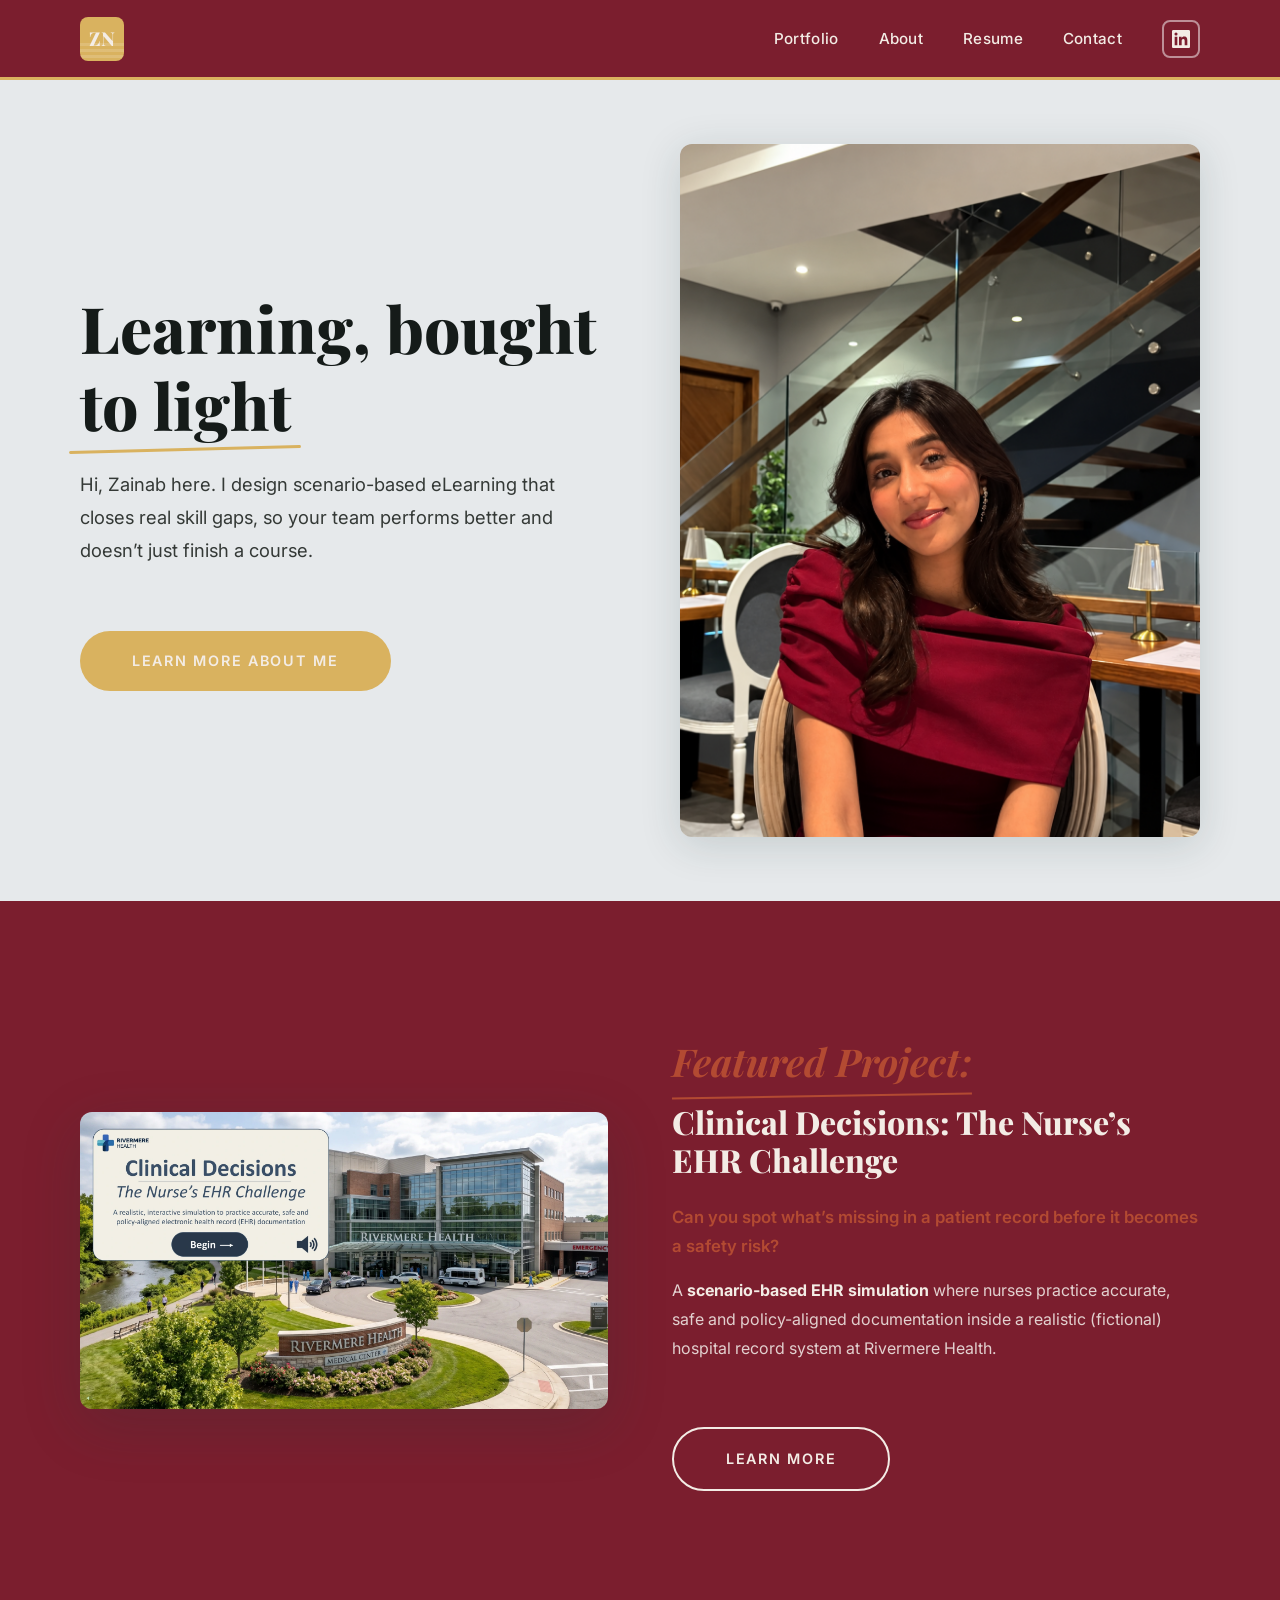
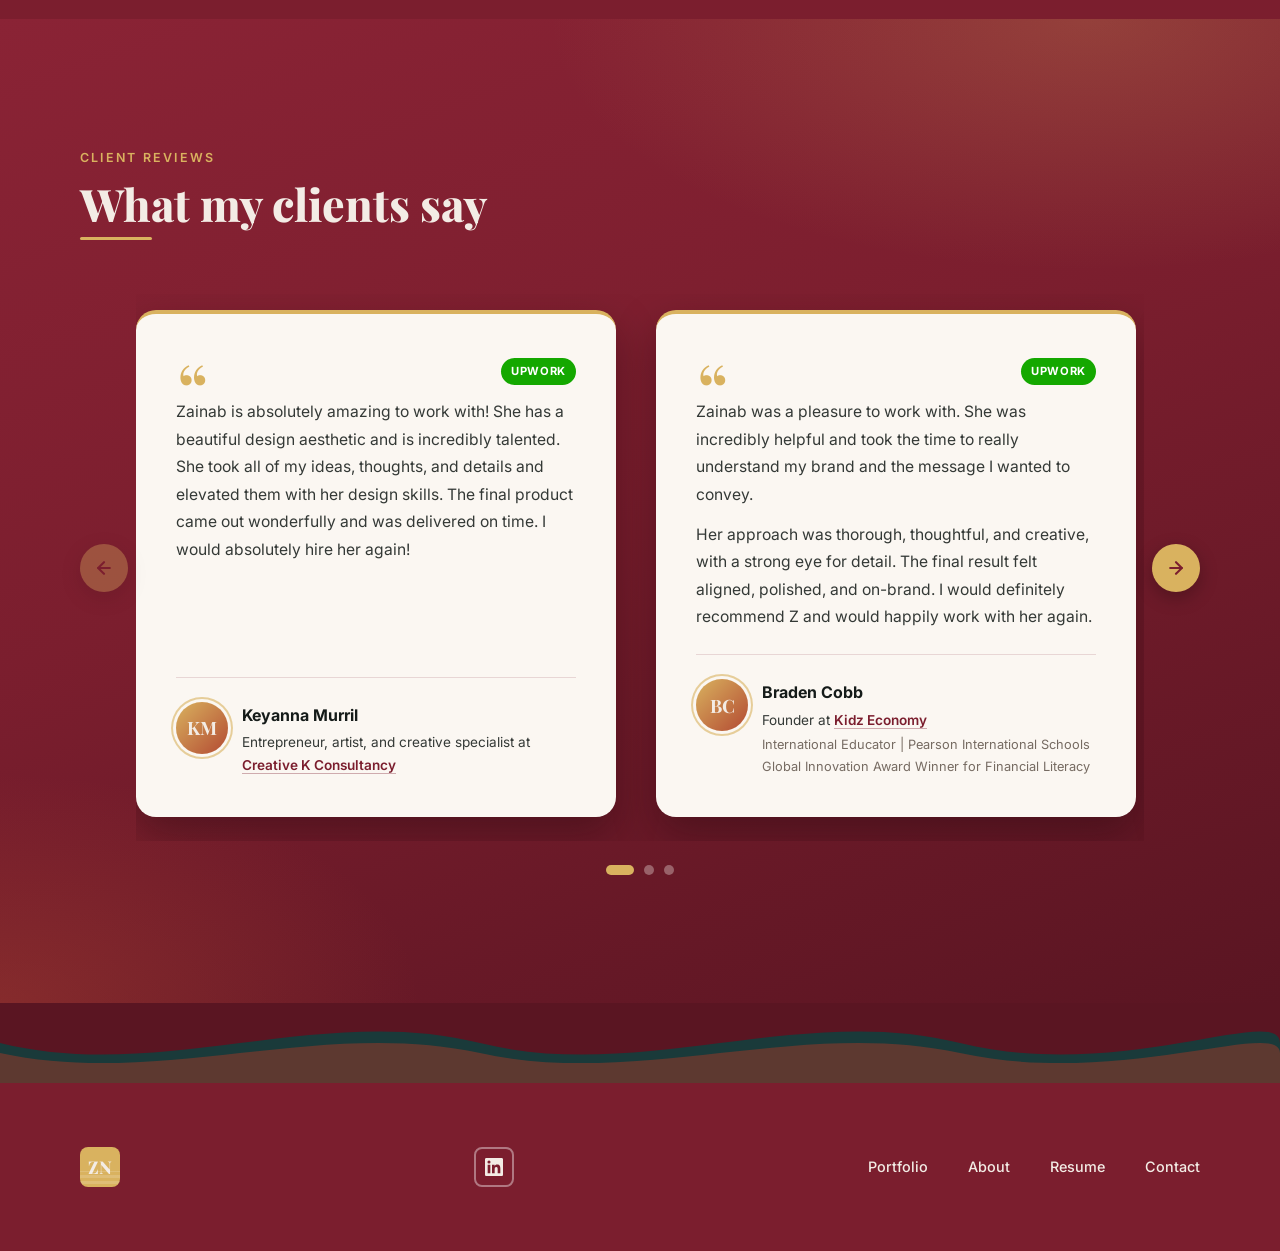
==== index.html @ 785d1985 "Redesign client reviews and add four Upwork reviews - Burgundy section with cream cards, gold accent" ====
<!DOCTYPE html>
<html lang="en">
<head>
  <meta charset="UTF-8" />
  <meta name="viewport" content="width=device-width, initial-scale=1.0" />
  <title>Portfolio | Instructional Designer</title>
  <meta name="description" content="Instructional Designer portfolio — creating impactful learning experiences from blueprint to build." />
  <meta property="og:title" content="Portfolio | Instructional Designer" />
  <meta property="og:description" content="Instructional Designer portfolio — creating impactful learning experiences from blueprint to build." />
  <meta property="og:type" content="website" />
  <link rel="stylesheet" href="index.css" />
</head>
<body data-page="home">

  <!-- ═══ NAVBAR ═══ -->
  <nav class="navbar" id="navbar" role="navigation" aria-label="Main navigation">
    <div class="container">
      <a href="index.html" class="navbar-logo" aria-label="Home">
        <div class="logo-icon"><span class="logo-initials">YN</span></div>
      </a>
      <div class="navbar-nav" id="navbar-nav">
        <a href="portfolio.html">Portfolio</a>
        <a href="about.html">About</a>
        <a href="resume.html">Resume</a>
        <a href="contact.html">Contact</a>
        <a href="#" class="nav-social social-linkedin" target="_blank" rel="noopener noreferrer" aria-label="LinkedIn">
          <svg viewBox="0 0 24 24"><path d="M20.447 20.452h-3.554v-5.569c0-1.328-.027-3.037-1.852-3.037-1.853 0-2.136 1.445-2.136 2.939v5.667H9.351V9h3.414v1.561h.046c.477-.9 1.637-1.85 3.37-1.85 3.601 0 4.267 2.37 4.267 5.455v6.286zM5.337 7.433a2.062 2.062 0 01-2.063-2.065 2.064 2.064 0 112.063 2.065zm1.782 13.019H3.555V9h3.564v11.452zM22.225 0H1.771C.792 0 0 .774 0 1.729v20.542C0 23.227.792 24 1.771 24h20.451C23.2 24 24 23.227 24 22.271V1.729C24 .774 23.2 0 22.222 0h.003z"/></svg>
        </a>
      </div>
      <button class="menu-toggle" id="menu-toggle" aria-label="Toggle mobile menu" aria-expanded="false">
        <span></span><span></span><span></span>
      </button>
    </div>
  </nav>

  <!-- ═══ HERO SECTION ═══ -->
  <section class="hero" id="hero">
    <div class="container">
      <div class="hero-content">
        <h1 class="hero-heading" id="hero-heading">
          <span class="underline-accent">Hi, I'm Your Name!</span>
        </h1>
        <p class="hero-tagline" id="hero-tagline">
          I transform <strong>ideas into action</strong> by creating impactful learning experiences from <strong>blueprint to build</strong>.
        </p>
        <a href="about.html" class="btn btn-primary btn-large">Learn More About Me</a>
      </div>
      <div class="hero-image-wrapper" id="hero-image-container">
        <!-- Image loaded dynamically from site-config.json -->
      </div>
    </div>
  </section>

  <!-- ═══ FEATURED PROJECT ═══ -->
  <section class="featured-section" id="featured-section">
    <div class="container">
      <div class="featured-image-wrapper" id="featured-image">
        <!-- Image loaded dynamically -->
      </div>
      <div class="featured-content">
        <div class="featured-label">Featured Project:</div>
        <h2 class="featured-title" id="featured-title">Project Title</h2>
        <p class="featured-subtitle" id="featured-subtitle">Project subtitle goes here</p>
        <p class="featured-description" id="featured-description">Project description goes here.</p>
        <a href="project.html" class="btn btn-outline btn-large" id="featured-link">Learn More</a>
      </div>
    </div>
  </section>

  <!-- ═══ TESTIMONIALS ═══ -->
  <section class="testimonials-section" id="testimonials">
    <div class="container">
      <div class="testimonials-header">
        <span class="testimonials-eyebrow">Client reviews</span>
        <h2 class="testimonials-heading">What my clients say</h2>
      </div>
      <div class="testimonials-wrapper">
        <button class="testimonial-nav prev" aria-label="Previous testimonial">
          <svg viewBox="0 0 24 24" fill="none" stroke="currentColor" stroke-width="2.5" stroke-linecap="round" stroke-linejoin="round"><line x1="19" y1="12" x2="5" y2="12"/><polyline points="12 19 5 12 12 5"/></svg>
        </button>
        <div class="testimonials-track" id="testimonials-track">
          <!-- Loaded dynamically from testimonials.json -->
        </div>
        <button class="testimonial-nav next" aria-label="Next testimonial">
          <svg viewBox="0 0 24 24" fill="none" stroke="currentColor" stroke-width="2.5" stroke-linecap="round" stroke-linejoin="round"><line x1="5" y1="12" x2="19" y2="12"/><polyline points="12 5 19 12 12 19"/></svg>
        </button>
      </div>
      <div class="testimonials-dots" id="testimonials-dots" aria-label="Choose a review"></div>
    </div>
  </section>

  <!-- ═══ FOOTER WAVE DIVIDER ═══ -->
  <div class="footer-wave">
    <svg viewBox="0 0 1440 80" preserveAspectRatio="none">
      <path d="M0,40 C180,80 360,0 540,40 C720,80 900,0 1080,40 C1260,80 1440,0 1440,40 L1440,80 L0,80 Z" fill="#1a3a3a"/>
      <path d="M0,50 C180,85 360,15 540,50 C720,85 900,15 1080,50 C1260,85 1440,15 1440,50 L1440,80 L0,80 Z" fill="#8b3a2a" opacity="0.6"/>
    </svg>
  </div>

  <!-- ═══ FOOTER ═══ -->
  <footer class="footer" id="footer">
    <div class="container">
      <a href="index.html" class="footer-logo" aria-label="Home">
        <div class="logo-icon"><span class="logo-initials">YN</span></div>
      </a>
      <div class="footer-social">
        <a href="#" class="social-linkedin" target="_blank" rel="noopener noreferrer" aria-label="LinkedIn">
          <svg viewBox="0 0 24 24"><path d="M20.447 20.452h-3.554v-5.569c0-1.328-.027-3.037-1.852-3.037-1.853 0-2.136 1.445-2.136 2.939v5.667H9.351V9h3.414v1.561h.046c.477-.9 1.637-1.85 3.37-1.85 3.601 0 4.267 2.37 4.267 5.455v6.286zM5.337 7.433a2.062 2.062 0 01-2.063-2.065 2.064 2.064 0 112.063 2.065zm1.782 13.019H3.555V9h3.564v11.452zM22.225 0H1.771C.792 0 0 .774 0 1.729v20.542C0 23.227.792 24 1.771 24h20.451C23.2 24 24 23.227 24 22.271V1.729C24 .774 23.2 0 22.222 0h.003z"/></svg>
        </a>
      </div>
      <nav class="footer-nav" aria-label="Footer navigation">
        <a href="portfolio.html">Portfolio</a>
        <a href="about.html">About</a>
        <a href="resume.html">Resume</a>
        <a href="contact.html">Contact</a>
      </nav>
    </div>
  </footer>

  <script src="app.js"></script>
</body>
</html>
---- index.css ----
/* ===================================================================
   PORTFOLIO WEBSITE — Design System & Styles
   Matching Maggie Teper / Devlin Peck Showcase aesthetic
   =================================================================== */

/* ---------- Google Fonts ---------- */
@import url('https://fonts.googleapis.com/css2?family=Playfair+Display:ital,wght@0,400;0,500;0,600;0,700;0,800;0,900;1,400;1,700&family=Inter:wght@300;400;500;600;700&display=swap');

/* ---------- CSS Custom Properties (Design Tokens) ---------- */
:root {
  /* Color palette */
  --color-primary:       #7B1E2E;
  --color-primary-dark:  #7B1E2E;
  --color-accent:        #D9B25F;
  --color-accent-hover:  #D9B25F;
  --color-accent-light:  #B34A32;
  --color-bg-light:      #E6E9EB;
  --color-bg-muted:      #E6E9EB;
  --color-bg-card:       #3E4651;
  --color-text-dark:     #151B19;
  --color-text-body:     #343936;
  --color-text-light:    #F3ECE5;
  --color-text-muted:    #766B62;
  --color-border:        rgba(139, 58, 42, 0.3);

  /* Typography */
  --font-heading: 'Playfair Display', Georgia, 'Times New Roman', serif;
  --font-body:    'Inter', -apple-system, BlinkMacSystemFont, 'Segoe UI', sans-serif;

  /* Spacing */
  --space-xs:  0.5rem;
  --space-sm:  1rem;
  --space-md:  1.5rem;
  --space-lg:  2.5rem;
  --space-xl:  4rem;
  --space-2xl: 6rem;
  --space-3xl: 8rem;

  /* Layout */
  --max-width:   1200px;
  --nav-height:  80px;

  /* Transitions */
  --transition-fast:   0.2s ease;
  --transition-medium: 0.35s cubic-bezier(0.4, 0, 0.2, 1);
  --transition-slow:   0.6s cubic-bezier(0.4, 0, 0.2, 1);

  /* Shadows */
  --shadow-sm:  0 2px 8px rgba(26, 58, 58, 0.08);
  --shadow-md:  0 4px 20px rgba(26, 58, 58, 0.12);
  --shadow-lg:  0 8px 40px rgba(26, 58, 58, 0.16);
  --shadow-xl:  0 16px 60px rgba(26, 58, 58, 0.2);

  /* Radius */
  --radius-sm:  8px;
  --radius-md:  12px;
  --radius-lg:  20px;
  --radius-xl:  30px;
  --radius-pill: 50px;
}


/* ---------- Reset & Base ---------- */
*,
*::before,
*::after {
  margin: 0;
  padding: 0;
  box-sizing: border-box;
}

html {
  scroll-behavior: smooth;
  font-size: 16px;
}

body {
  font-family: var(--font-body);
  color: var(--color-text-body);
  background-color: var(--color-bg-light);
  line-height: 1.7;
  -webkit-font-smoothing: antialiased;
  -moz-osx-font-smoothing: grayscale;
  overflow-x: hidden;
}

img {
  max-width: 100%;
  height: auto;
  display: block;
}

a {
  text-decoration: none;
  color: inherit;
  transition: color var(--transition-fast);
}

button {
  cursor: pointer;
  border: none;
  background: none;
  font-family: inherit;
}

ul, ol {
  list-style: none;
}

h1, h2, h3, h4, h5, h6 {
  font-family: var(--font-heading);
  color: var(--color-text-dark);
  line-height: 1.2;
  font-weight: 700;
}


/* ---------- Utility Classes ---------- */
.container {
  width: 100%;
  max-width: var(--max-width);
  margin: 0 auto;
  padding: 0 var(--space-lg);
}

.sr-only {
  position: absolute;
  width: 1px;
  height: 1px;
  padding: 0;
  margin: -1px;
  overflow: hidden;
  clip: rect(0, 0, 0, 0);
  white-space: nowrap;
  border: 0;
}

.section-padding {
  padding: var(--space-3xl) 0;
}


/* ===================================================================
   NAVBAR
   =================================================================== */
.navbar {
  position: fixed;
  top: 0;
  left: 0;
  right: 0;
  height: var(--nav-height);
  background: var(--color-primary);
  z-index: 1000;
  border-bottom: 3px solid var(--color-accent);
  transition: box-shadow var(--transition-medium);
}

.navbar.scrolled {
  box-shadow: var(--shadow-lg);
}

.navbar .container {
  display: flex;
  align-items: center;
  justify-content: space-between;
  height: 100%;
}

.navbar-logo {
  display: flex;
  align-items: center;
  gap: var(--space-xs);
  color: var(--color-text-light);
  font-family: var(--font-heading);
  font-size: 1.6rem;
  font-weight: 700;
  transition: opacity var(--transition-fast);
}

.navbar-logo:hover {
  opacity: 0.85;
}

.navbar-logo .logo-icon {
  width: 44px;
  height: 44px;
  background: var(--color-accent);
  border-radius: var(--radius-sm);
  display: flex;
  align-items: center;
  justify-content: center;
  font-size: 1.2rem;
  font-weight: 800;
  color: var(--color-text-light);
  position: relative;
  overflow: hidden;
}

.navbar-logo .logo-icon::before {
  content: '';
  position: absolute;
  bottom: 0;
  left: 0;
  right: 0;
  height: 40%;
  background: repeating-linear-gradient(
    0deg,
    transparent,
    transparent 3px,
    rgba(255,255,255,0.15) 3px,
    rgba(255,255,255,0.15) 6px
  );
}

.navbar-nav {
  display: flex;
  align-items: center;
  gap: var(--space-lg);
}

.navbar-nav a {
  color: var(--color-text-light);
  font-size: 0.95rem;
  font-weight: 500;
  letter-spacing: 0.02em;
  position: relative;
  padding: 4px 0;
}

.navbar-nav a::after {
  content: '';
  position: absolute;
  bottom: 0;
  left: 0;
  width: 0;
  height: 2px;
  background: var(--color-accent-light);
  transition: width var(--transition-medium);
}

.navbar-nav a:hover::after,
.navbar-nav a.active::after {
  width: 100%;
}

.navbar-nav .nav-social {
  width: 38px;
  height: 38px;
  border: 2px solid rgba(255, 255, 255, 0.5);
  border-radius: var(--radius-sm);
  display: flex;
  align-items: center;
  justify-content: center;
  transition: all var(--transition-fast);
}

.navbar-nav .nav-social:hover {
  border-color: var(--color-text-light);
  background: rgba(255, 255, 255, 0.1);
}

.navbar-nav .nav-social::after {
  display: none;
}

.navbar-nav .nav-social svg {
  width: 18px;
  height: 18px;
  fill: var(--color-text-light);
}

/* Mobile menu toggle */
.menu-toggle {
  display: none;
  flex-direction: column;
  gap: 5px;
  padding: 8px;
  cursor: pointer;
  z-index: 1001;
}

.menu-toggle span {
  display: block;
  width: 26px;
  height: 2px;
  background: var(--color-text-light);
  border-radius: 2px;
  transition: all var(--transition-fast);
}

.menu-toggle.active span:nth-child(1) {
  transform: rotate(45deg) translate(5px, 5px);
}

.menu-toggle.active span:nth-child(2) {
  opacity: 0;
}

.menu-toggle.active span:nth-child(3) {
  transform: rotate(-45deg) translate(5px, -5px);
}


/* ===================================================================
   HERO SECTION
   =================================================================== */
.hero {
  margin-top: var(--nav-height);
  min-height: calc(100vh - var(--nav-height));
  background: var(--color-bg-light);
  display: flex;
  align-items: center;
  position: relative;
  overflow: hidden;
}

.hero .container {
  display: grid;
  grid-template-columns: 1fr 1fr;
  gap: var(--space-xl);
  align-items: center;
  padding-top: var(--space-xl);
  padding-bottom: var(--space-xl);
}

.hero-content {
  animation: fadeInUp 0.8s ease forwards;
}

.hero-heading {
  font-size: clamp(2.8rem, 5vw, 4.2rem);
  font-weight: 800;
  color: var(--color-text-dark);
  margin-bottom: var(--space-md);
  position: relative;
  display: inline-block;
}

.hero-heading .underline-accent {
  position: relative;
}

.hero-heading .underline-accent::after {
  content: '';
  position: absolute;
  bottom: -4px;
  left: -5%;
  width: 110%;
  height: 3px;
  background: var(--color-accent);
  border-radius: 2px;
  transform: rotate(-1.5deg);
}

.hero-tagline {
  font-size: 1.15rem;
  line-height: 1.8;
  color: var(--color-text-body);
  margin-bottom: var(--space-xl);
  max-width: 500px;
}

.hero-tagline strong {
  color: var(--color-text-dark);
  font-weight: 700;
}

.hero-image-wrapper {
  position: relative;
  animation: fadeInRight 0.8s ease 0.2s forwards;
  opacity: 0;
}

.hero-image {
  width: 100%;
  max-width: 520px;
  height: auto;
  aspect-ratio: 3/4;
  object-fit: cover;
  border-radius: var(--radius-md);
  margin-left: auto;
  box-shadow: var(--shadow-lg);
}


/* ===================================================================
   BUTTONS
   =================================================================== */
.btn {
  display: inline-flex;
  align-items: center;
  justify-content: center;
  padding: 16px 40px;
  font-family: var(--font-body);
  font-size: 0.85rem;
  font-weight: 600;
  letter-spacing: 0.12em;
  text-transform: uppercase;
  border-radius: var(--radius-pill);
  transition: all var(--transition-medium);
  position: relative;
  overflow: hidden;
}

.btn::before {
  content: '';
  position: absolute;
  inset: 0;
  border-radius: inherit;
  opacity: 0;
  transition: opacity var(--transition-fast);
}

.btn-primary {
  background: var(--color-accent);
  color: var(--color-text-light);
}

.btn-primary:hover {
  background: var(--color-accent-hover);
  transform: translateY(-2px);
  box-shadow: var(--shadow-md);
}

.btn-outline {
  background: transparent;
  color: var(--color-text-light);
  border: 2px solid var(--color-text-light);
}

.btn-outline:hover {
  background: var(--color-text-light);
  color: var(--color-primary);
  transform: translateY(-2px);
}

.btn-dark {
  background: var(--color-primary);
  color: var(--color-text-light);
}

.btn-dark:hover {
  background: var(--color-primary-dark);
  transform: translateY(-2px);
  box-shadow: var(--shadow-md);
}

.btn-large {
  padding: 18px 52px;
  font-size: 0.9rem;
}

.btn-full-width {
  width: 100%;
  text-align: center;
}


/* ===================================================================
   FEATURED PROJECT SECTION (Home)
   =================================================================== */
.featured-section {
  background: var(--color-primary);
  padding: var(--space-3xl) 0;
  position: relative;
}

.featured-section .container {
  display: grid;
  grid-template-columns: 1fr 1fr;
  gap: var(--space-xl);
  align-items: center;
}

.featured-image-wrapper {
  position: relative;
}

.featured-image-wrapper img {
  width: 100%;
  border-radius: var(--radius-md);
  box-shadow: var(--shadow-xl);
  transition: transform var(--transition-slow);
}

.featured-image-wrapper:hover img {
  transform: scale(1.02);
}

.featured-content {
  color: var(--color-text-light);
}

.featured-label {
  font-family: var(--font-heading);
  font-size: clamp(1.8rem, 3vw, 2.5rem);
  font-weight: 700;
  font-style: italic;
  color: var(--color-accent-light);
  margin-bottom: var(--space-xs);
  position: relative;
  display: inline-block;
}

.featured-label::after {
  content: '';
  position: absolute;
  bottom: -2px;
  left: 0;
  width: 100%;
  height: 2px;
  background: var(--color-accent-light);
  transform: rotate(-1deg);
}

.featured-title {
  font-size: clamp(1.6rem, 2.5vw, 2.2rem);
  font-weight: 800;
  color: var(--color-text-light);
  margin-bottom: var(--space-md);
}

.featured-subtitle {
  font-size: 1.05rem;
  font-weight: 600;
  color: var(--color-accent-light);
  margin-bottom: var(--space-sm);
}

.featured-description {
  font-size: 1rem;
  line-height: 1.8;
  color: rgba(245, 240, 235, 0.85);
  margin-bottom: var(--space-xl);
}

.featured-description strong {
  color: var(--color-text-light);
}


/* ===================================================================
   TESTIMONIALS SECTION
   =================================================================== */
.testimonials-section {
  --review-card: #FBF7F2;
  --upwork-green: #14A800;
  background:
    radial-gradient(900px 420px at 85% 0%, rgba(217, 178, 95, 0.22), transparent 60%),
    radial-gradient(700px 380px at 0% 100%, rgba(179, 74, 50, 0.35), transparent 60%),
    linear-gradient(160deg, #8A2335 0%, var(--color-primary) 45%, #5A1522 100%);
  padding: var(--space-3xl) 0;
  position: relative;
  overflow: hidden;
}

.testimonials-header { margin-bottom: var(--space-xl); }

/* blend the wave under the reviews into the section's dark bottom edge */
.testimonials-section + .footer-wave { background: #5A1522; }

.testimonials-eyebrow {
  display: block;
  font-size: 0.78rem;
  font-weight: 600;
  letter-spacing: 0.18em;
  text-transform: uppercase;
  color: var(--color-accent);
  margin-bottom: var(--space-xs);
}

.testimonials-heading {
  font-size: clamp(2rem, 3.5vw, 3rem);
  font-weight: 800;
  color: var(--color-text-light);
  position: relative;
  display: inline-block;
}

.testimonials-heading::after {
  content: '';
  position: absolute;
  left: 0;
  bottom: -10px;
  width: 72px;
  height: 3px;
  border-radius: 2px;
  background: var(--color-accent);
}

.testimonials-wrapper {
  position: relative;
  padding: 0 56px;
}

.testimonials-track {
  display: flex;
  gap: var(--space-lg);
  overflow-x: auto;
  scroll-snap-type: x mandatory;
  scrollbar-width: none;
  -ms-overflow-style: none;
  padding: var(--space-sm) 4px var(--space-md);
  align-items: stretch;
}

.testimonials-track::-webkit-scrollbar { display: none; }

.testimonial-card {
  flex: 0 0 calc((100% - var(--space-lg)) / 2);
  min-width: 300px;
  display: flex;
  flex-direction: column;
  background: var(--review-card);
  border-radius: var(--radius-lg);
  padding: var(--space-lg);
  scroll-snap-align: start;
  position: relative;
  box-shadow: 0 18px 40px rgba(30, 6, 12, 0.35);
  border-top: 4px solid var(--color-accent);
  transition: transform var(--transition-medium), box-shadow var(--transition-medium);
}

.testimonial-card:hover {
  transform: translateY(-6px);
  box-shadow: 0 26px 50px rgba(30, 6, 12, 0.45);
}

.testimonial-top {
  display: flex;
  align-items: flex-start;
  justify-content: space-between;
  gap: var(--space-sm);
  height: 44px;
}

.testimonial-mark {
  font-family: var(--font-heading);
  font-size: 5rem;
  line-height: 0.9;
  color: var(--color-accent);
}

.testimonial-badges { display: flex; align-items: center; gap: var(--space-sm); padding-top: 4px; }
.testimonial-stars { display: flex; gap: 2px; }
.testimonial-stars svg { width: 18px; height: 18px; fill: #E0A526; }
.testimonial-stars span { margin-left: 6px; font-size: 0.85rem; font-weight: 700; color: var(--color-text-dark); }
.testimonial-stars { align-items: center; }

.testimonial-project {
  align-self: flex-start;
  font-size: 0.75rem;
  font-weight: 600;
  letter-spacing: 0.04em;
  color: var(--color-primary);
  background: rgba(123, 30, 46, 0.08);
  border-radius: var(--radius-pill);
  padding: 4px 12px;
  margin-bottom: var(--space-sm);
}

.testimonial-quote {
  font-size: 0.98rem;
  line-height: 1.75;
  color: var(--color-text-body);
  display: -webkit-box;
  -webkit-box-orient: vertical;
  -webkit-line-clamp: 9;
  line-clamp: 9;
  overflow: hidden;
}

.testimonial-quote p + p { margin-top: 0.8em; }

.testimonial-card.expanded .testimonial-quote {
  display: block;
  -webkit-line-clamp: unset;
  line-clamp: unset;
}

.testimonial-quote strong { color: var(--color-text-dark); font-weight: 700; }

.testimonial-more {
  align-self: flex-start;
  margin-top: var(--space-xs);
  background: none;
  border: 0;
  padding: 0;
  font: inherit;
  font-size: 0.88rem;
  font-weight: 600;
  color: var(--color-primary);
  text-decoration: underline;
  text-underline-offset: 3px;
  cursor: pointer;
}

.testimonial-more[hidden] { display: none; }

.testimonial-person {
  display: flex;
  align-items: flex-start;
  gap: 14px;
  margin-top: auto;
  padding-top: var(--space-md);
  border-top: 1px solid rgba(123, 30, 46, 0.15);
  position: relative;
}

.testimonial-card .testimonial-quote { margin-bottom: var(--space-md); }

.testimonial-avatar {
  width: 52px;
  height: 52px;
  border-radius: 50%;
  flex-shrink: 0;
  display: grid;
  place-items: center;
  overflow: hidden;
  font-family: var(--font-heading);
  font-weight: 700;
  font-size: 1.15rem;
  color: var(--color-text-light);
  background: linear-gradient(135deg, var(--color-accent) 0%, var(--color-accent-light) 100%);
  box-shadow: 0 0 0 3px var(--review-card), 0 0 0 5px rgba(217, 178, 95, 0.6);
}

.testimonial-avatar img { width: 100%; height: 100%; object-fit: cover; }

.testimonial-who { min-width: 0; flex: 1; }

.testimonial-author {
  font-weight: 700;
  color: var(--color-text-dark);
  font-size: 1rem;
}

.testimonial-title {
  color: var(--color-text-body);
  font-size: 0.85rem;
  margin-top: 2px;
}

.testimonial-title a {
  color: var(--color-primary);
  font-weight: 600;
  text-decoration: underline;
  text-decoration-color: rgba(123, 30, 46, 0.35);
  text-underline-offset: 3px;
}

.testimonial-title a:hover { text-decoration-color: var(--color-primary); }

.testimonial-meta {
  color: var(--color-text-muted);
  font-size: 0.8rem;
  margin-top: 2px;
}

.testimonial-source {
  flex-shrink: 0;
  font-size: 0.7rem;
  font-weight: 700;
  letter-spacing: 0.06em;
  text-transform: uppercase;
  color: #fff;
  background: var(--upwork-green);
  border-radius: var(--radius-pill);
  padding: 4px 10px;
}

/* Testimonial navigation arrows */
.testimonial-nav {
  position: absolute;
  top: 50%;
  transform: translateY(-50%);
  width: 48px;
  height: 48px;
  border-radius: 50%;
  background: var(--color-accent);
  color: var(--color-primary);
  display: flex;
  align-items: center;
  justify-content: center;
  cursor: pointer;
  transition: all var(--transition-fast);
  z-index: 10;
  border: none;
  box-shadow: 0 6px 18px rgba(0, 0, 0, 0.25);
}

.testimonial-nav[hidden] { display: none; }

.testimonial-nav:hover:not(:disabled) {
  background: var(--review-card);
  transform: translateY(-50%) scale(1.08);
}

.testimonial-nav:disabled { opacity: 0.35; cursor: default; }

.testimonial-nav svg { width: 20px; height: 20px; }

.testimonial-nav.prev { left: 0; }
.testimonial-nav.next { right: 0; }

.testimonials-dots {
  display: flex;
  justify-content: center;
  gap: 10px;
  margin-top: var(--space-md);
}

.testimonials-dots button {
  width: 10px;
  height: 10px;
  border-radius: var(--radius-pill);
  border: 0;
  padding: 0;
  background: rgba(243, 236, 229, 0.35);
  cursor: pointer;
  transition: width var(--transition-fast), background var(--transition-fast);
}

.testimonials-dots button.active { width: 28px; background: var(--color-accent); }

@media (max-width: 992px) {
  .testimonial-card { flex-basis: 100%; }
}


/* ===================================================================
   FOOTER
   =================================================================== */
.footer-wave {
  position: relative;
  height: 80px;
  overflow: hidden;
  background: var(--color-bg-muted);
}

.footer-wave svg {
  position: absolute;
  bottom: 0;
  left: 0;
  width: 100%;
  height: 80px;
}

.footer {
  background: var(--color-primary);
  padding: var(--space-xl) 0;
}

.footer .container {
  display: flex;
  align-items: center;
  justify-content: space-between;
}

.footer-logo {
  display: flex;
  align-items: center;
  gap: var(--space-xs);
}

.footer-logo .logo-icon {
  width: 40px;
  height: 40px;
  background: var(--color-accent);
  border-radius: var(--radius-sm);
  display: flex;
  align-items: center;
  justify-content: center;
  font-family: var(--font-heading);
  font-size: 1.1rem;
  font-weight: 800;
  color: var(--color-text-light);
  position: relative;
  overflow: hidden;
}

.footer-logo .logo-icon::before {
  content: '';
  position: absolute;
  bottom: 0;
  left: 0;
  right: 0;
  height: 40%;
  background: repeating-linear-gradient(
    0deg,
    transparent,
    transparent 3px,
    rgba(255,255,255,0.15) 3px,
    rgba(255,255,255,0.15) 6px
  );
}

.footer-social {
  display: flex;
  align-items: center;
  gap: var(--space-sm);
}

.footer-social a {
  width: 40px;
  height: 40px;
  border: 2px solid rgba(255, 255, 255, 0.4);
  border-radius: var(--radius-sm);
  display: flex;
  align-items: center;
  justify-content: center;
  color: var(--color-text-light);
  transition: all var(--transition-fast);
}

.footer-social a:hover {
  border-color: var(--color-text-light);
  background: rgba(255, 255, 255, 0.1);
}

.footer-social a svg {
  width: 18px;
  height: 18px;
  fill: currentColor;
}

.footer-nav {
  display: flex;
  gap: var(--space-lg);
}

.footer-nav a {
  color: var(--color-text-light);
  font-size: 0.9rem;
  font-weight: 500;
  position: relative;
}

.footer-nav a::after {
  content: '';
  position: absolute;
  bottom: -3px;
  left: 0;
  width: 0;
  height: 1.5px;
  background: var(--color-accent-light);
  transition: width var(--transition-medium);
}

.footer-nav a:hover::after {
  width: 100%;
}


/* ===================================================================
   PORTFOLIO PAGE — Marquee Banner
   =================================================================== */
.marquee-section {
  background: var(--color-bg-light);
  padding: var(--space-xl) 0;
  margin-top: var(--nav-height);
  overflow: hidden;
  border-bottom: 3px solid var(--color-accent);
}

.marquee-track {
  display: flex;
  white-space: nowrap;
  animation: marqueeScroll 20s linear infinite;
}

.marquee-text {
  font-family: var(--font-heading);
  font-size: clamp(3rem, 6vw, 5rem);
  font-weight: 800;
  color: var(--color-text-dark);
  opacity: 0.12;
  padding-right: var(--space-xl);
  flex-shrink: 0;
}

@keyframes marqueeScroll {
  0%   { transform: translateX(0); }
  100% { transform: translateX(-50%); }
}


/* ===================================================================
   PROJECT CARDS (Portfolio Page)
   =================================================================== */
.projects-section {
  background: var(--color-bg-light);
  padding: var(--space-3xl) 0;
}

.project-card {
  display: grid;
  grid-template-columns: 1fr 1fr;
  gap: var(--space-xl);
  align-items: center;
  margin-bottom: var(--space-3xl);
  opacity: 0;
  transform: translateY(30px);
  transition: all var(--transition-slow);
}

.project-card.visible {
  opacity: 1;
  transform: translateY(0);
}

.project-card:nth-child(even) {
  direction: rtl;
}

.project-card:nth-child(even) > * {
  direction: ltr;
}

.project-card:nth-child(odd) .project-card-image-wrapper {
  background: var(--color-bg-light);
}

.project-card:nth-child(even) .project-card-image-wrapper {
  background: var(--color-bg-muted);
}

.project-card-image-wrapper {
  position: relative;
  border-radius: var(--radius-md);
  overflow: hidden;
  box-shadow: var(--shadow-md);
}

.project-card-image-wrapper img {
  width: 100%;
  aspect-ratio: 4/3;
  object-fit: cover;
  transition: transform var(--transition-slow);
}

.project-card-image-wrapper:hover img {
  transform: scale(1.05);
}

.project-card-content {
  background: var(--color-primary);
  border-radius: var(--radius-md);
  padding: var(--space-xl);
  color: var(--color-text-light);
}

.project-card-title {
  font-size: clamp(1.4rem, 2vw, 1.8rem);
  font-weight: 800;
  color: var(--color-text-light);
  margin-bottom: var(--space-md);
}

.project-card-subtitle {
  font-size: 1rem;
  font-weight: 600;
  color: var(--color-accent-light);
  margin-bottom: var(--space-sm);
}

.project-card-description {
  font-size: 0.95rem;
  line-height: 1.8;
  color: rgba(245, 240, 235, 0.8);
  margin-bottom: var(--space-lg);
}

.project-card-description strong {
  color: var(--color-text-light);
}

.project-card-tools {
  display: flex;
  flex-wrap: wrap;
  gap: var(--space-xs);
  margin-bottom: var(--space-lg);
}

.tool-tag {
  background: rgba(255, 255, 255, 0.1);
  border: 1px solid rgba(255, 255, 255, 0.2);
  border-radius: var(--radius-pill);
  padding: 4px 14px;
  font-size: 0.75rem;
  font-weight: 500;
  color: var(--color-text-light);
  letter-spacing: 0.03em;
}


/* ===================================================================
   ABOUT PAGE
   =================================================================== */
.about-hero {
  margin-top: var(--nav-height);
  background: var(--color-bg-light);
  padding: var(--space-3xl) 0;
}

.about-hero .container {
  display: grid;
  grid-template-columns: 1fr 1fr;
  gap: var(--space-xl);
  align-items: center;
}

.about-heading {
  font-size: clamp(2.5rem, 4vw, 3.5rem);
  font-weight: 800;
  color: var(--color-text-dark);
  margin-bottom: var(--space-lg);
  position: relative;
  display: inline-block;
}

.about-heading .underline-accent::after {
  content: '';
  position: absolute;
  bottom: -4px;
  left: -5%;
  width: 110%;
  height: 3px;
  background: var(--color-accent);
  border-radius: 2px;
  transform: rotate(-1.5deg);
}

.about-text p {
  font-size: 1.05rem;
  line-height: 1.9;
  margin-bottom: var(--space-md);
  color: var(--color-text-body);
}

.about-text strong {
  color: var(--color-text-dark);
  font-weight: 700;
}

.about-photo {
  width: 100%;
  max-width: 480px;
  aspect-ratio: 3/4;
  object-fit: cover;
  border-radius: var(--radius-md);
  box-shadow: var(--shadow-lg);
  margin-left: auto;
}

/* Skills Section */
.skills-section {
  background: var(--color-primary);
  padding: var(--space-3xl) 0;
}

.skills-heading {
  font-size: clamp(1.8rem, 3vw, 2.5rem);
  font-weight: 800;
  color: var(--color-text-light);
  margin-bottom: var(--space-xl);
  text-align: center;
}

.skills-grid {
  display: grid;
  grid-template-columns: repeat(auto-fill, minmax(180px, 1fr));
  gap: var(--space-md);
  max-width: 900px;
  margin: 0 auto;
}

.skill-badge {
  background: rgba(255, 255, 255, 0.08);
  border: 1px solid rgba(255, 255, 255, 0.15);
  border-radius: var(--radius-md);
  padding: var(--space-md) var(--space-sm);
  text-align: center;
  color: var(--color-text-light);
  font-size: 0.9rem;
  font-weight: 500;
  transition: all var(--transition-medium);
}

.skill-badge:hover {
  background: rgba(255, 255, 255, 0.15);
  border-color: var(--color-accent-light);
  transform: translateY(-3px);
}

/* Photo Gallery */
.gallery-section {
  background: var(--color-bg-light);
  padding: var(--space-3xl) 0;
}

.gallery-heading {
  font-size: clamp(1.8rem, 3vw, 2.5rem);
  font-weight: 800;
  color: var(--color-text-dark);
  margin-bottom: var(--space-xl);
  text-align: center;
}

.gallery-grid {
  display: grid;
  grid-template-columns: repeat(3, 1fr);
  gap: var(--space-md);
}

.gallery-item {
  aspect-ratio: 1;
  overflow: hidden;
  border-radius: var(--radius-md);
  position: relative;
}

.gallery-item img {
  width: 100%;
  height: 100%;
  object-fit: cover;
  transition: transform var(--transition-slow);
}

.gallery-item:hover img {
  transform: scale(1.08);
}


/* ===================================================================
   CONTACT PAGE
   =================================================================== */
.contact-hero {
  margin-top: var(--nav-height);
  background: var(--color-bg-light);
  padding: var(--space-3xl) 0;
  min-height: calc(100vh - var(--nav-height));
  display: flex;
  align-items: center;
}

.contact-hero .container {
  display: grid;
  grid-template-columns: 1fr 1fr;
  gap: var(--space-3xl);
  align-items: start;
}

.contact-heading {
  font-size: clamp(2.5rem, 4vw, 3.5rem);
  font-weight: 800;
  color: var(--color-text-dark);
  margin-bottom: var(--space-md);
}

.contact-heading .underline-accent {
  position: relative;
}

.contact-heading .underline-accent::after {
  content: '';
  position: absolute;
  bottom: -4px;
  left: -5%;
  width: 110%;
  height: 3px;
  background: var(--color-accent);
  border-radius: 2px;
  transform: rotate(-1.5deg);
}

.contact-intro {
  font-size: 1.1rem;
  line-height: 1.8;
  color: var(--color-text-body);
  margin-bottom: var(--space-xl);
}

.contact-info-item {
  display: flex;
  align-items: center;
  gap: var(--space-sm);
  margin-bottom: var(--space-md);
  font-size: 1rem;
  color: var(--color-text-body);
}

.contact-info-item svg {
  width: 22px;
  height: 22px;
  fill: var(--color-accent);
  flex-shrink: 0;
}

.contact-info-item a {
  color: var(--color-accent);
  font-weight: 500;
  text-decoration: underline;
  text-underline-offset: 3px;
}

.contact-info-item a:hover {
  color: var(--color-accent-hover);
}

.contact-form {
  background: var(--color-primary);
  border-radius: var(--radius-lg);
  padding: var(--space-xl);
  box-shadow: var(--shadow-lg);
}

.form-group {
  margin-bottom: var(--space-md);
}

.form-label {
  display: block;
  font-size: 0.85rem;
  font-weight: 600;
  color: var(--color-text-light);
  margin-bottom: var(--space-xs);
  letter-spacing: 0.05em;
  text-transform: uppercase;
}

.form-input,
.form-textarea {
  width: 100%;
  padding: 14px 18px;
  background: rgba(255, 255, 255, 0.08);
  border: 1.5px solid rgba(255, 255, 255, 0.2);
  border-radius: var(--radius-sm);
  color: var(--color-text-light);
  font-family: var(--font-body);
  font-size: 0.95rem;
  transition: all var(--transition-fast);
  outline: none;
}

.form-input::placeholder,
.form-textarea::placeholder {
  color: var(--color-text-muted);
}

.form-input:focus,
.form-textarea:focus {
  border-color: var(--color-accent-light);
  background: rgba(255, 255, 255, 0.12);
  box-shadow: 0 0 0 3px rgba(212, 169, 154, 0.2);
}

.form-textarea {
  min-height: 150px;
  resize: vertical;
}

.form-submit-wrapper {
  margin-top: var(--space-lg);
}

.form-success {
  display: none;
  background: rgba(212, 169, 154, 0.15);
  border: 1px solid var(--color-accent-light);
  border-radius: var(--radius-sm);
  padding: var(--space-md);
  color: var(--color-accent-light);
  text-align: center;
  font-weight: 500;
  margin-top: var(--space-md);
}

.form-success.show {
  display: block;
  animation: fadeInUp 0.4s ease forwards;
}


/* ===================================================================
   PROJECT DETAIL PAGE
   =================================================================== */
.project-detail {
  margin-top: var(--nav-height);
  background: var(--color-bg-light);
  padding: var(--space-3xl) 0;
}

.project-back-link {
  display: inline-flex;
  align-items: center;
  gap: var(--space-xs);
  font-size: 0.9rem;
  font-weight: 500;
  color: var(--color-accent);
  margin-bottom: var(--space-xl);
  transition: all var(--transition-fast);
}

.project-back-link:hover {
  color: var(--color-accent-hover);
  transform: translateX(-4px);
}

.project-back-link svg {
  width: 18px;
  height: 18px;
  fill: currentColor;
}

.project-detail-header {
  margin-bottom: var(--space-xl);
}

.project-detail-title {
  font-size: clamp(2rem, 4vw, 3rem);
  font-weight: 800;
  color: var(--color-text-dark);
  margin-bottom: var(--space-sm);
}

.project-detail-subtitle {
  font-size: 1.2rem;
  font-weight: 500;
  color: var(--color-accent);
}

.project-detail-meta {
  display: flex;
  flex-wrap: wrap;
  gap: var(--space-sm);
  margin-top: var(--space-md);
}

.project-detail-type {
  background: var(--color-primary);
  color: var(--color-text-light);
  padding: 6px 18px;
  border-radius: var(--radius-pill);
  font-size: 0.8rem;
  font-weight: 600;
  letter-spacing: 0.05em;
  text-transform: uppercase;
}

.project-detail-hero-image {
  width: 100%;
  border-radius: var(--radius-lg);
  box-shadow: var(--shadow-lg);
  margin-bottom: var(--space-xl);
}

.project-detail-body {
  display: grid;
  grid-template-columns: 2fr 1fr;
  gap: var(--space-xl);
}

.project-detail-main h2 {
  font-size: 1.5rem;
  font-weight: 700;
  color: var(--color-text-dark);
  margin-bottom: var(--space-sm);
  margin-top: var(--space-xl);
}

.project-detail-main h2:first-child {
  margin-top: 0;
}

.project-detail-main p {
  font-size: 1.05rem;
  line-height: 1.9;
  color: var(--color-text-body);
  margin-bottom: var(--space-md);
}

.project-detail-main strong {
  color: var(--color-text-dark);
}

.process-list {
  list-style: none;
  padding: 0;
}

.process-list li {
  position: relative;
  padding-left: var(--space-lg);
  margin-bottom: var(--space-sm);
  font-size: 1rem;
  line-height: 1.7;
  color: var(--color-text-body);
}

.process-list li::before {
  content: '';
  position: absolute;
  left: 0;
  top: 10px;
  width: 10px;
  height: 10px;
  border-radius: 50%;
  background: var(--color-accent);
}

.project-detail-sidebar {
  position: sticky;
  top: calc(var(--nav-height) + var(--space-lg));
}

.sidebar-card {
  background: var(--color-primary);
  border-radius: var(--radius-md);
  padding: var(--space-lg);
  color: var(--color-text-light);
  margin-bottom: var(--space-md);
}

.sidebar-card h3 {
  font-size: 1.1rem;
  font-weight: 700;
  color: var(--color-text-light);
  margin-bottom: var(--space-md);
}

.sidebar-tools {
  display: flex;
  flex-wrap: wrap;
  gap: var(--space-xs);
}

/* PDF Viewer */
.pdf-viewer-wrapper {
  margin-top: var(--space-xl);
  border-radius: var(--radius-md);
  overflow: hidden;
  box-shadow: var(--shadow-md);
}

.pdf-viewer-wrapper iframe {
  width: 100%;
  height: 600px;
  border: none;
}

/* Project Image Gallery */
.project-gallery {
  display: grid;
  grid-template-columns: repeat(auto-fit, minmax(300px, 1fr));
  gap: var(--space-md);
  margin-top: var(--space-xl);
}

.project-gallery img {
  width: 100%;
  border-radius: var(--radius-md);
  box-shadow: var(--shadow-sm);
  cursor: pointer;
  transition: transform var(--transition-medium), box-shadow var(--transition-medium);
}

.project-gallery img:hover {
  transform: scale(1.03);
  box-shadow: var(--shadow-md);
}


/* ===================================================================
   LIGHTBOX (for full-size image viewing)
   =================================================================== */
.lightbox-overlay {
  position: fixed;
  inset: 0;
  background: rgba(0, 0, 0, 0.9);
  z-index: 9999;
  display: none;
  align-items: center;
  justify-content: center;
  opacity: 0;
  transition: opacity var(--transition-medium);
}

.lightbox-overlay.active {
  display: flex;
  opacity: 1;
}

.lightbox-overlay img {
  max-width: 90vw;
  max-height: 90vh;
  border-radius: var(--radius-sm);
  box-shadow: var(--shadow-xl);
}

.lightbox-close {
  position: absolute;
  top: 20px;
  right: 20px;
  width: 48px;
  height: 48px;
  background: rgba(255, 255, 255, 0.1);
  border: none;
  border-radius: 50%;
  color: white;
  font-size: 1.5rem;
  cursor: pointer;
  display: flex;
  align-items: center;
  justify-content: center;
  transition: background var(--transition-fast);
}

.lightbox-close:hover {
  background: rgba(255, 255, 255, 0.25);
}


/* ===================================================================
   PAGE TRANSITIONS / ANIMATIONS
   =================================================================== */
@keyframes fadeInUp {
  from {
    opacity: 0;
    transform: translateY(30px);
  }
  to {
    opacity: 1;
    transform: translateY(0);
  }
}

@keyframes fadeInRight {
  from {
    opacity: 0;
    transform: translateX(30px);
  }
  to {
    opacity: 1;
    transform: translateX(0);
  }
}

@keyframes fadeIn {
  from { opacity: 0; }
  to   { opacity: 1; }
}

.fade-in-up {
  opacity: 0;
  transform: translateY(30px);
  transition: all var(--transition-slow);
}

.fade-in-up.visible {
  opacity: 1;
  transform: translateY(0);
}


/* ===================================================================
   RESPONSIVE DESIGN
   =================================================================== */
@media (max-width: 992px) {
  .hero .container {
    grid-template-columns: 1fr;
    text-align: center;
  }

  .hero-tagline {
    max-width: 100%;
    margin-left: auto;
    margin-right: auto;
  }

  .hero-image {
    max-width: 400px;
    margin: 0 auto;
  }

  .hero-content {
    order: 1;
  }

  .hero-image-wrapper {
    order: 0;
  }

  .hero .btn {
    margin: 0 auto;
  }

  .featured-section .container {
    grid-template-columns: 1fr;
  }

  .project-card {
    grid-template-columns: 1fr;
  }

  .project-card:nth-child(even) {
    direction: ltr;
  }

  .about-hero .container {
    grid-template-columns: 1fr;
  }

  .about-photo {
    max-width: 400px;
    margin: 0 auto;
    order: -1;
  }

  .contact-hero .container {
    grid-template-columns: 1fr;
  }

  .project-detail-body {
    grid-template-columns: 1fr;
  }

  .project-detail-sidebar {
    position: static;
  }

  .testimonial-card {
    flex: 0 0 calc(50% - var(--space-lg));
  }

  .gallery-grid {
    grid-template-columns: repeat(2, 1fr);
  }
}

@media (max-width: 768px) {
  :root {
    --space-3xl: 4rem;
    --space-2xl: 3rem;
    --nav-height: 70px;
  }

  .navbar-nav {
    position: fixed;
    top: 0;
    right: -100%;
    width: 280px;
    height: 100vh;
    background: var(--color-primary-dark);
    flex-direction: column;
    align-items: flex-start;
    padding: 100px var(--space-lg) var(--space-lg);
    gap: var(--space-md);
    transition: right var(--transition-medium);
    box-shadow: var(--shadow-xl);
  }

  .navbar-nav.open {
    right: 0;
  }

  .menu-toggle {
    display: flex;
  }

  .footer .container {
    flex-direction: column;
    gap: var(--space-lg);
    text-align: center;
  }

  .footer-nav {
    flex-wrap: wrap;
    justify-content: center;
  }

  .testimonial-card {
    flex: 0 0 88%;   /* the next card peeks in, so people know to swipe */
    min-width: unset;
    padding: var(--space-md);
  }

  .testimonials-wrapper {
    padding: 0;
  }

  .testimonial-nav {
    display: none;
  }

  .skills-grid {
    grid-template-columns: repeat(2, 1fr);
  }

  .gallery-grid {
    grid-template-columns: 1fr;
  }

  .project-gallery {
    grid-template-columns: 1fr;
  }
}

@media (max-width: 480px) {
  .hero-heading {
    font-size: 2.2rem;
  }

  .container {
    padding: 0 var(--space-sm);
  }

  .btn {
    padding: 14px 28px;
    font-size: 0.8rem;
  }

  .featured-content {
    padding: 0 var(--space-sm);
  }

  .skills-grid {
    grid-template-columns: 1fr 1fr;
  }
}


/* ===================================================================
   PLACEHOLDER IMAGES (gradient backgrounds when no image provided)
   =================================================================== */
.placeholder-image {
  background: linear-gradient(135deg, var(--color-primary) 0%, var(--color-accent) 100%);
  display: flex;
  align-items: center;
  justify-content: center;
  color: var(--color-text-light);
  font-family: var(--font-heading);
  font-size: 1.2rem;
  font-weight: 600;
  text-align: center;
  padding: var(--space-md);
}

.placeholder-headshot {
  background: linear-gradient(135deg, #2a5a5a 0%, #1a3a3a 50%, #8b3a2a 100%);
}

.placeholder-project {
  background: linear-gradient(135deg, var(--color-primary) 0%, #2a5a5a 60%, var(--color-accent) 100%);
}


/* ===================================================================
   LIVE DEMO EMBED (Storyline / Rise) + LIGHTBOX NAV
   =================================================================== */
.project-demo { margin-bottom: var(--space-xl); }

.project-demo-frame {
  position: relative;
  aspect-ratio: 16 / 9;
  border-radius: var(--radius-lg);
  overflow: hidden;
  box-shadow: var(--shadow-lg);
  background: #000;
}

.project-demo-frame iframe {
  position: absolute;
  inset: 0;
  width: 100%;
  height: 100%;
  border: 0;
}

.project-demo-actions {
  display: flex;
  flex-wrap: wrap;
  align-items: center;
  gap: var(--space-sm);
  margin-top: var(--space-md);
  color: var(--color-text-muted);
  font-size: 0.9rem;
}

.lightbox-nav {
  position: absolute;
  top: 50%;
  transform: translateY(-50%);
  width: 48px;
  height: 48px;
  padding: 12px;
  background: rgba(255, 255, 255, 0.1);
  border: none;
  border-radius: 50%;
  color: white;
  cursor: pointer;
}
.lightbox-nav:hover { background: rgba(255, 255, 255, 0.25); }
.lightbox-prev { left: 20px; }
.lightbox-next { right: 20px; }
.lightbox-overlay.single .lightbox-nav { display: none; }
.lightbox-close svg, .lightbox-nav svg { width: 24px; height: 24px; }


/* ===================================================================
   DESIGN DOCUMENTS (collapsible analysis / action map / objectives)
   =================================================================== */
#project-documents { margin-top: var(--space-xl); }

.doc-section {
  border: 1px solid var(--color-border);
  border-radius: var(--radius-md);
  background: #fff;
  margin-bottom: var(--space-sm);
}

.doc-section summary {
  cursor: pointer;
  padding: var(--space-sm) var(--space-md);
  font-weight: 700;
  color: var(--color-primary);
}

.doc-body { padding: 0 var(--space-md) var(--space-md); }
.doc-body h4 { margin: var(--space-md) 0 var(--space-xs); color: var(--color-text-dark); }
.doc-body ul { padding-left: 1.2em; }
.doc-intro { font-style: italic; }
.doc-note { font-size: 0.85rem; color: var(--color-text-muted); margin-top: var(--space-md); }

.doc-table-wrap { overflow-x: auto; margin-top: var(--space-sm); }
.doc-table { width: 100%; min-width: 560px; border-collapse: collapse; font-size: 0.9rem; }
.doc-table th, .doc-table td { border: 1px solid var(--color-border); padding: 8px 10px; text-align: left; vertical-align: top; }
.doc-table th { background: var(--color-primary); color: var(--color-text-light); }

/* let wide tables scroll inside their wrapper instead of widening the page grid */
.project-detail-main { min-width: 0; }


/* ===================================================================
   RESUME PAGE
   =================================================================== */
.resume-hero {
  margin-top: var(--nav-height);
  padding: var(--space-2xl) 0 var(--space-lg);
  background: var(--color-bg-light);
}

.resume-intro-block { max-width: 760px; }
.resume-intro-block .contact-intro { margin-bottom: var(--space-lg); }

.resume-downloads {
  display: flex;
  flex-wrap: wrap;
  gap: var(--space-sm);
}

.resume-downloads .btn { gap: 10px; padding: 14px 30px; }
.resume-downloads .btn svg { width: 18px; height: 18px; flex-shrink: 0; }

.btn-outline-dark {
  background: transparent;
  color: var(--color-primary);
  border: 2px solid var(--color-primary);
}

.btn-outline-dark:hover {
  background: var(--color-primary);
  color: var(--color-text-light);
  transform: translateY(-2px);
}

.resume-section-title {
  font-size: clamp(1.4rem, 2.4vw, 1.8rem);
  color: var(--color-text-dark);
  margin-bottom: var(--space-md);
}

.resume-video-section { padding: var(--space-lg) 0; }
.resume-video-section[hidden], .resume-preview[hidden] { display: none; }

.resume-video-frame { max-width: 960px; }

/* A video file sets its own shape; links (Loom, YouTube…) keep the 16:9 frame */
.resume-video-frame:has(video) { aspect-ratio: auto; }

.resume-video-frame video {
  display: block;
  width: 100%;
  height: auto;
  background: #000;
}

.resume-main { padding: var(--space-lg) 0 var(--space-2xl); }

.resume-main .container {
  display: grid;
  grid-template-columns: minmax(0, 1.6fr) minmax(0, 1fr);
  gap: var(--space-xl);
  align-items: start;
}

.resume-preview { min-width: 0; }

.resume-preview-frame iframe {
  display: block;
  width: 100%;
  aspect-ratio: 1 / 1.3;   /* about the shape of one page */
  border: 0;
  border-radius: var(--radius-md);
  background: #fff;
  box-shadow: var(--shadow-md);
}

.resume-preview-open {
  display: inline-block;
  margin-top: var(--space-sm);
  color: var(--color-primary);
  font-weight: 500;
  text-decoration: underline;
  text-underline-offset: 3px;
}

.resume-contact { position: sticky; top: calc(var(--nav-height) + var(--space-md)); }

.resume-contact-list { display: grid; gap: var(--space-sm); }

.resume-contact-card {
  display: flex;
  align-items: center;
  gap: var(--space-sm);
  padding: var(--space-sm) var(--space-md);
  background: #fff;
  border: 1px solid var(--color-border);
  border-radius: var(--radius-md);
  box-shadow: var(--shadow-sm);
  transition: transform var(--transition-fast), box-shadow var(--transition-fast), border-color var(--transition-fast);
}

.resume-contact-card:hover {
  transform: translateY(-2px);
  box-shadow: var(--shadow-md);
  border-color: var(--color-primary);
}

.resume-contact-icon {
  display: grid;
  place-items: center;
  width: 44px;
  height: 44px;
  border-radius: 50%;
  background: var(--color-primary);
  flex-shrink: 0;
}

.resume-contact-icon svg { width: 20px; height: 20px; fill: var(--color-text-light); }

.resume-contact-text { display: flex; flex-direction: column; min-width: 0; }

.resume-contact-label {
  font-size: 0.75rem;
  font-weight: 600;
  letter-spacing: 0.1em;
  text-transform: uppercase;
  color: var(--color-text-muted);
}

.resume-contact-value {
  color: var(--color-text-dark);
  font-weight: 500;
  overflow-wrap: anywhere;
}

/* With no PDF set, the contact cards take the full width */
.resume-main .container:has(.resume-preview[hidden]) { grid-template-columns: minmax(0, 1fr); max-width: 760px; margin-left: 0; }

@media (max-width: 992px) {
  .resume-main .container { grid-template-columns: minmax(0, 1fr); }
  .resume-contact { position: static; order: -1; }
}

@media (max-width: 768px) {
  .resume-hero { padding-top: var(--space-xl); }
  .resume-preview { display: none; }  /* phones show PDFs badly in a frame; the Download button covers it */
  .resume-downloads .btn { flex: 1 1 100%; }
}
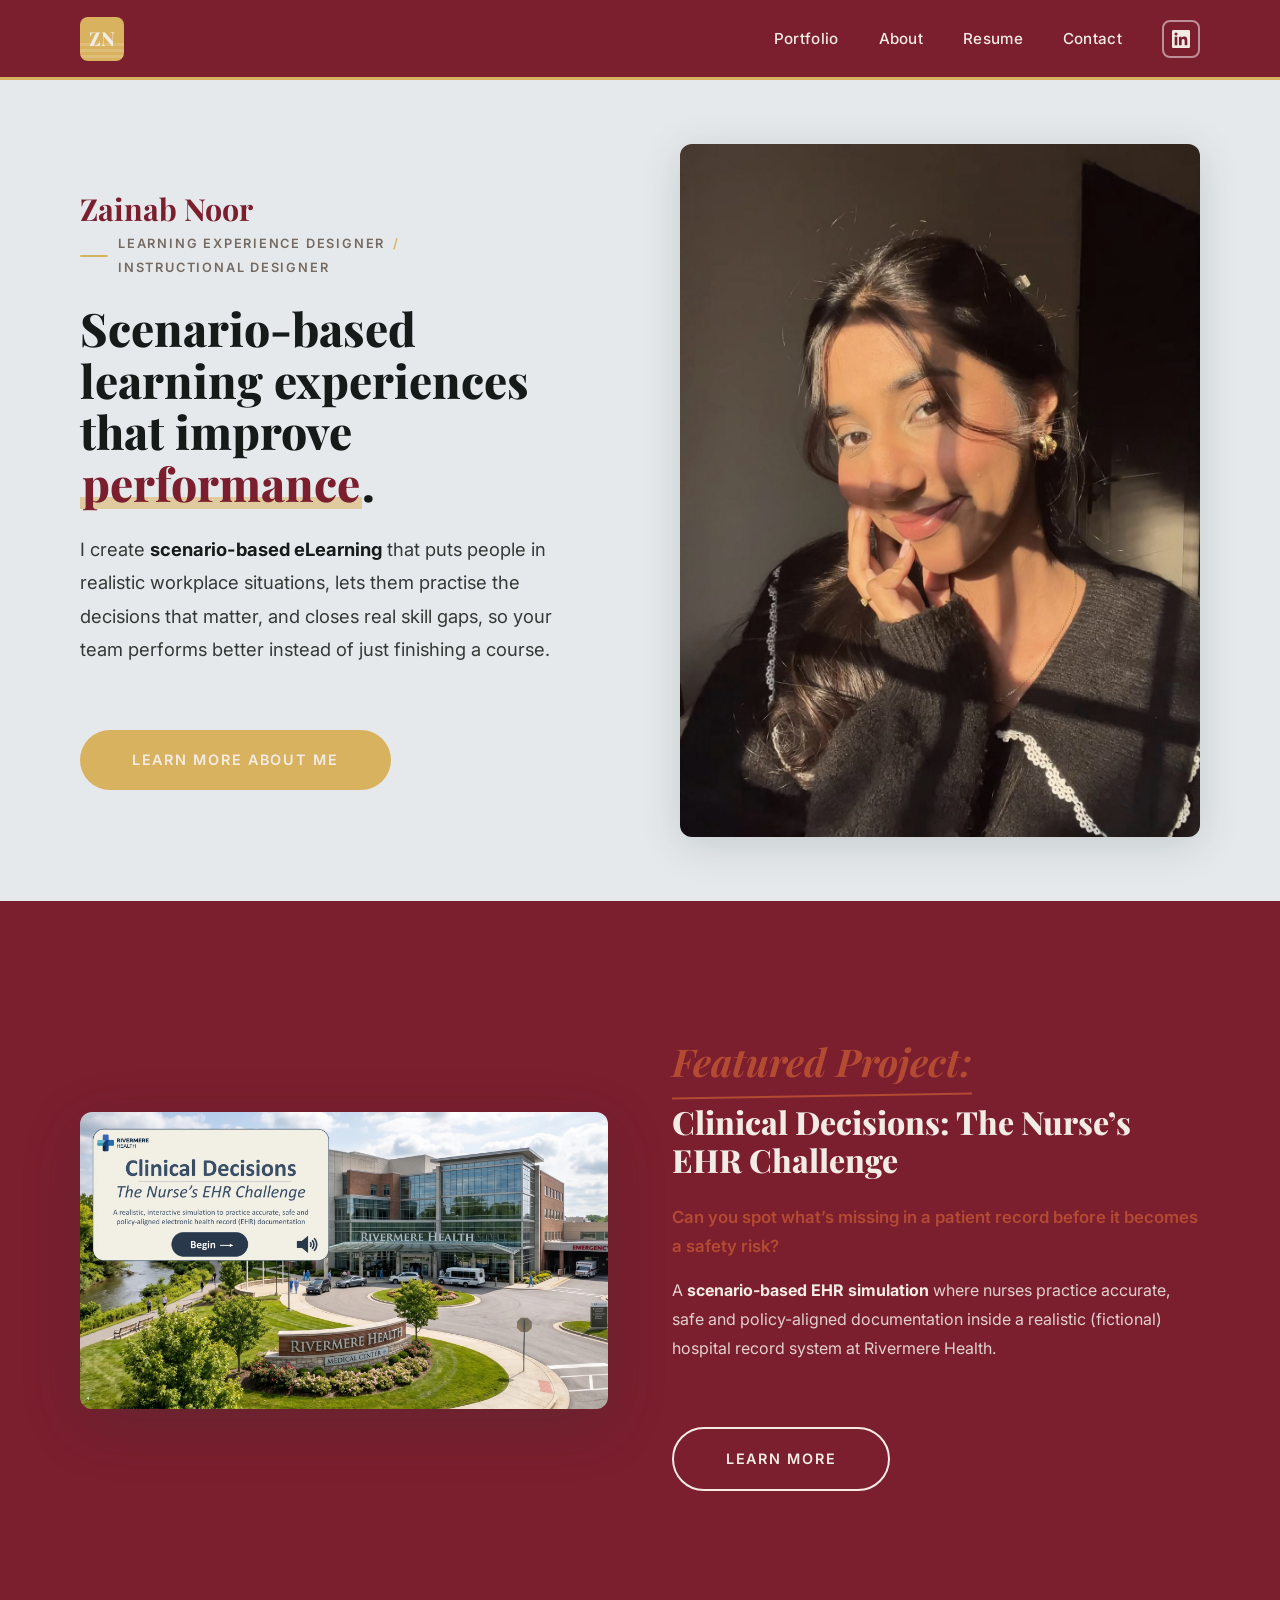
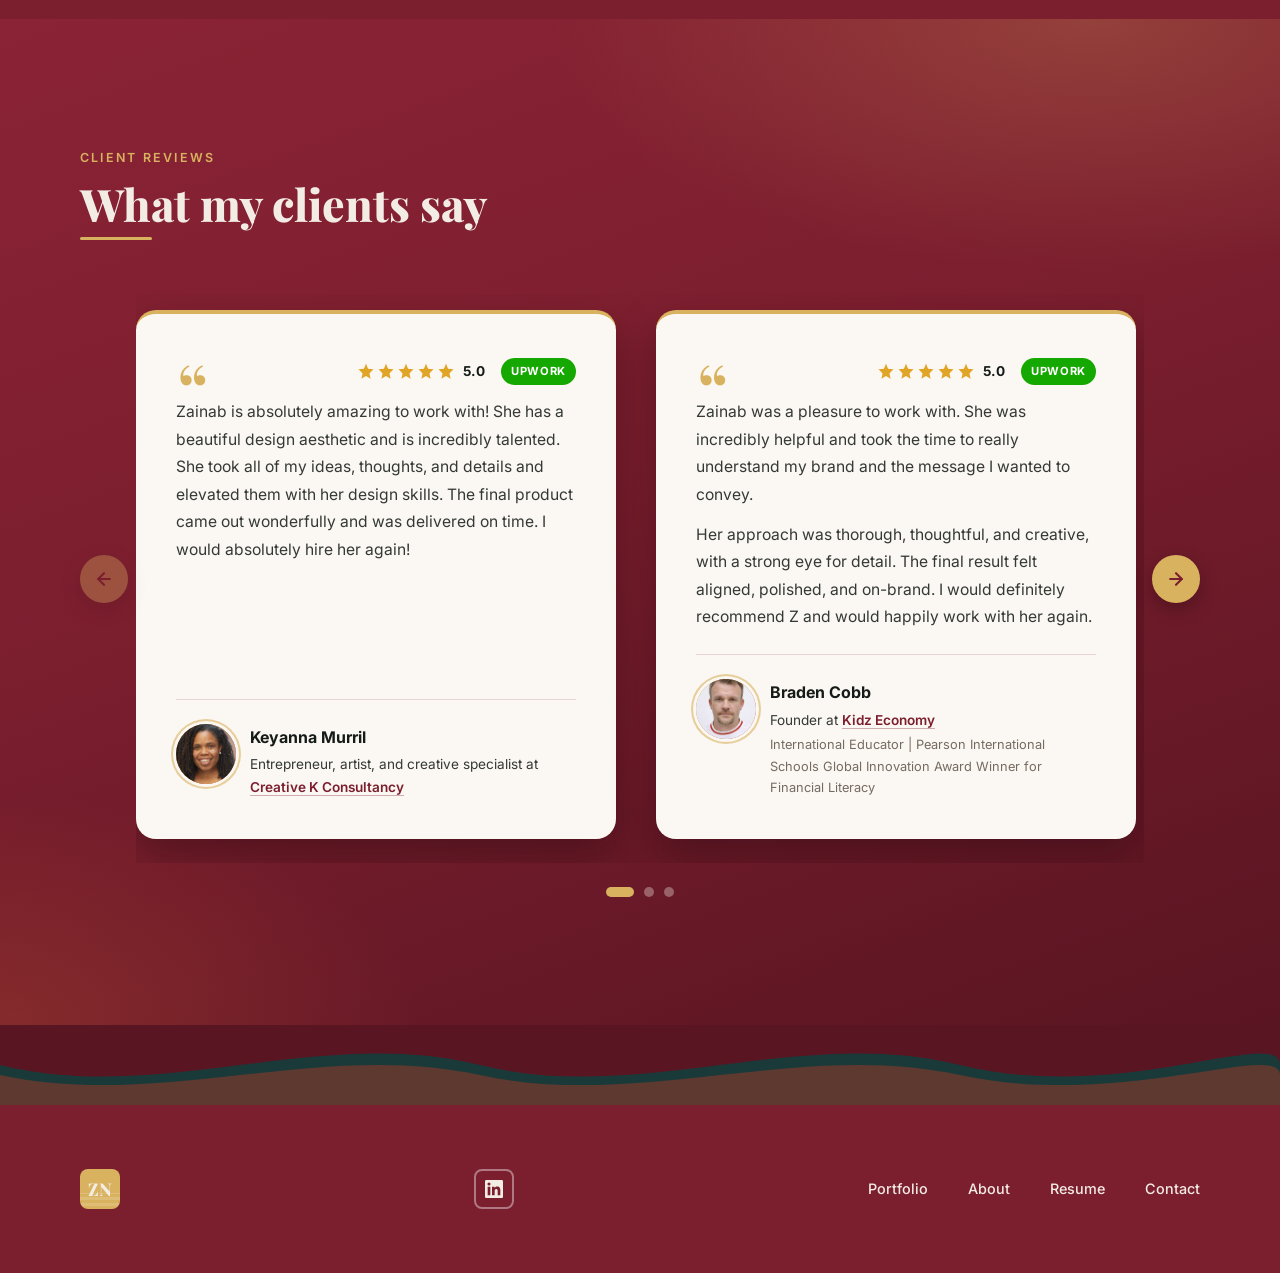
==== commit bf152a75: "Homepage: add name and role, new LXD headline and intro, softer photo - Name and "Learning Experienc" ====
--- a/index.html
+++ b/index.html
@@ -37,6 +37,8 @@
   <section class="hero" id="hero">
     <div class="container">
       <div class="hero-content">
+        <p class="hero-name" id="hero-name">Zainab Noor</p>
+        <p class="hero-role" id="hero-role"><span class="hero-role-text"><span>Learning Experience Designer</span><span class="hero-role-sep">/</span><span>Instructional Designer</span></span></p>
         <h1 class="hero-heading" id="hero-heading">
           <span class="underline-accent">Hi, I'm Your Name!</span>
         </h1>
--- a/index.css
+++ b/index.css
@@ -327,8 +327,50 @@
   animation: fadeInUp 0.8s ease forwards;
 }
 
+.hero-name {
+  font-family: var(--font-heading);
+  font-size: clamp(1.5rem, 2.4vw, 1.9rem);
+  font-weight: 700;
+  color: var(--color-primary);
+  line-height: 1.2;
+}
+
+.hero-role {
+  display: flex;
+  align-items: center;
+  gap: 10px;
+  margin: 6px 0 var(--space-md);
+  font-size: 0.8rem;
+  font-weight: 600;
+  letter-spacing: 0.14em;
+  text-transform: uppercase;
+  color: var(--color-text-muted);
+}
+
+.hero-role::before {
+  content: '';
+  width: 28px;
+  height: 2px;
+  border-radius: 2px;
+  background: var(--color-accent);
+  flex-shrink: 0;
+}
+
+.hero-role[hidden] { display: none; }
+.hero-role-text { display: flex; flex-wrap: wrap; column-gap: 8px; row-gap: 2px; }
+.hero-role-text > span { white-space: nowrap; }
+.hero-role-sep { color: var(--color-accent); }
+
+.hero-heading em {
+  font-style: normal;
+  color: var(--color-primary);
+  background: linear-gradient(transparent 72%, rgba(217, 178, 95, 0.55) 72%, rgba(217, 178, 95, 0.55) 92%, transparent 92%);
+  padding: 0 2px;
+}
+
 .hero-heading {
-  font-size: clamp(2.8rem, 5vw, 4.2rem);
+  font-size: clamp(2.1rem, 3.6vw, 3.1rem);
+  line-height: 1.12;
   font-weight: 800;
   color: var(--color-text-dark);
   margin-bottom: var(--space-md);
@@ -372,6 +414,7 @@
 }
 
 .hero-image {
+  filter: saturate(0.82);  /* a little softer than the original colours */
   width: 100%;
   max-width: 520px;
   height: auto;
@@ -710,8 +753,8 @@
 .testimonial-card .testimonial-quote { margin-bottom: var(--space-md); }
 
 .testimonial-avatar {
-  width: 52px;
-  height: 52px;
+  width: 60px;
+  height: 60px;
   border-radius: 50%;
   flex-shrink: 0;
   display: grid;
@@ -1687,6 +1730,10 @@
     order: 1;
   }
 
+  .hero-role { justify-content: center; }
+  .hero-role::before { display: none; }
+  .hero-role-text { justify-content: center; }
+
   .hero-image-wrapper {
     order: 0;
   }
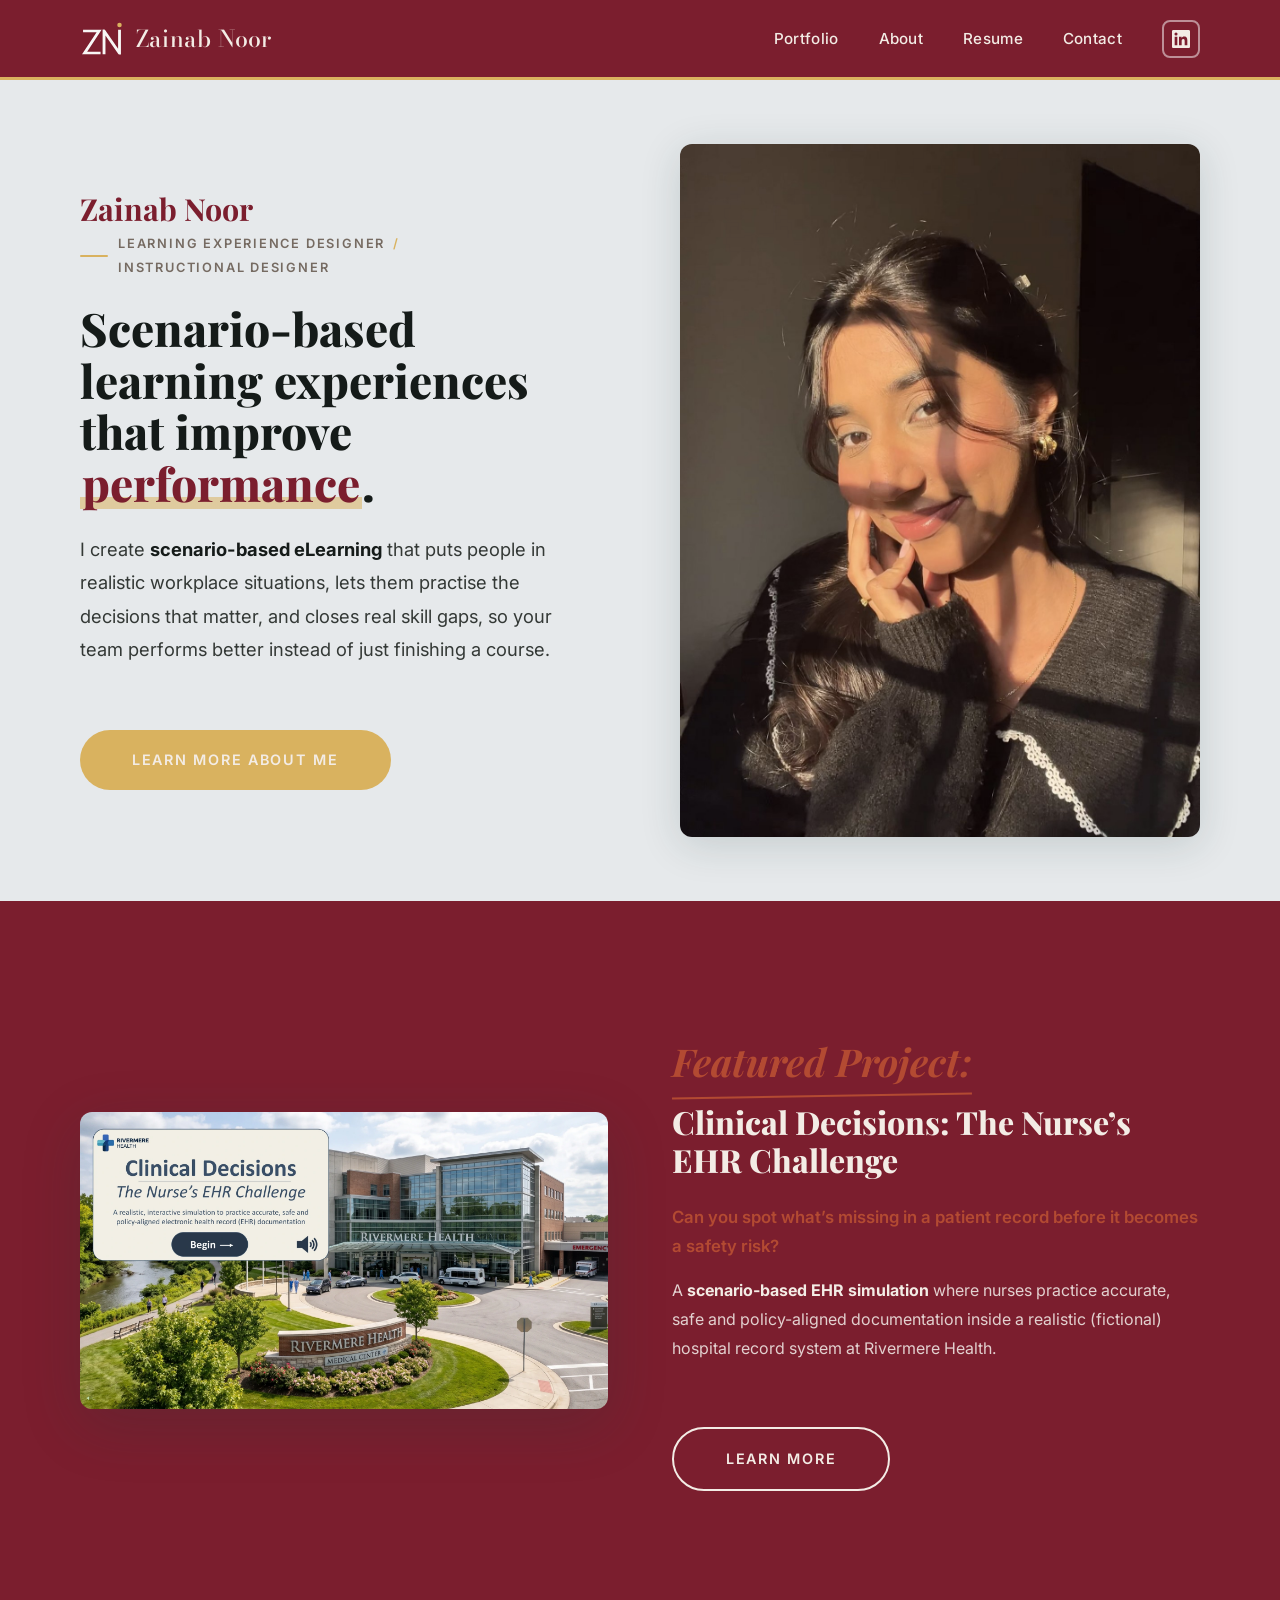
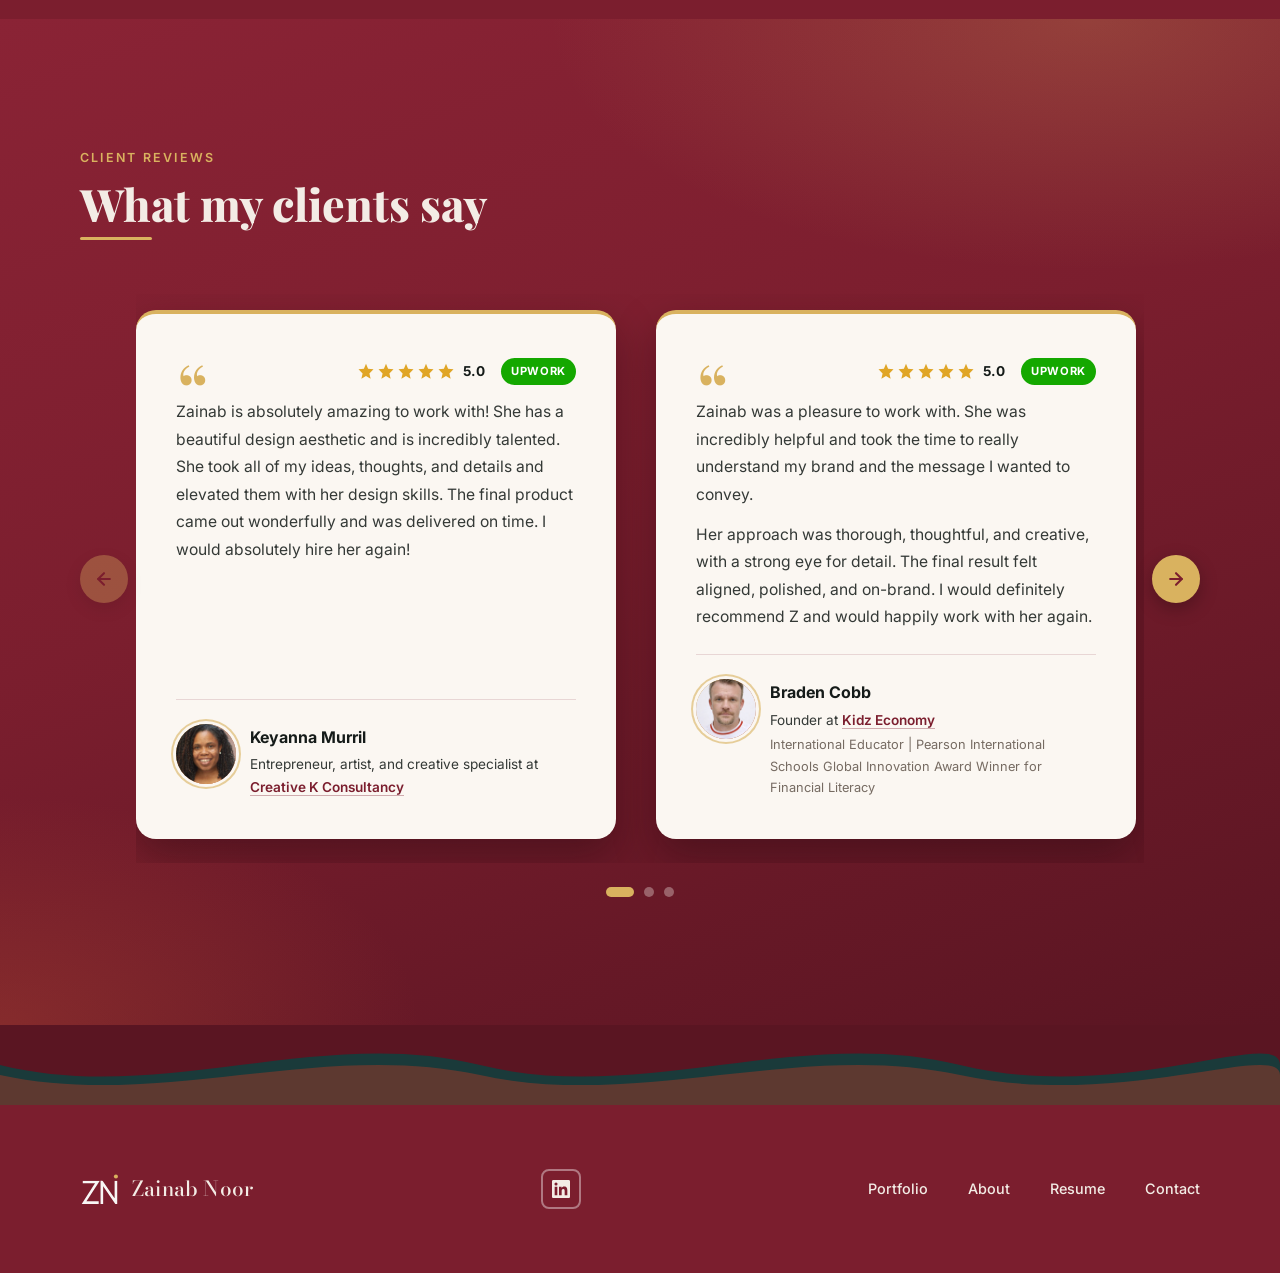
==== commit 40d78254: "Use the ZN brand-book logo in the menu, footer and browser tab - ZN mark (porcelain + gold dot) with" ====
--- a/index.html
+++ b/index.html
@@ -8,6 +8,7 @@
   <meta property="og:title" content="Portfolio | Instructional Designer" />
   <meta property="og:description" content="Instructional Designer portfolio — creating impactful learning experiences from blueprint to build." />
   <meta property="og:type" content="website" />
+  <link rel="icon" href="assets/brand/favicon.svg" type="image/svg+xml" />
   <link rel="stylesheet" href="index.css" />
 </head>
 <body data-page="home">
@@ -15,8 +16,8 @@
   <!-- ═══ NAVBAR ═══ -->
   <nav class="navbar" id="navbar" role="navigation" aria-label="Main navigation">
     <div class="container">
-      <a href="index.html" class="navbar-logo" aria-label="Home">
-        <div class="logo-icon"><span class="logo-initials">YN</span></div>
+      <a href="index.html" class="navbar-logo" aria-label="Zainab Noor, home">
+        <img class="brand-mark" src="assets/brand/zn-mark-light.svg" alt="" width="44" height="40"><span class="brand-name">Zainab Noor</span>
       </a>
       <div class="navbar-nav" id="navbar-nav">
         <a href="portfolio.html">Portfolio</a>
@@ -102,8 +103,8 @@
   <!-- ═══ FOOTER ═══ -->
   <footer class="footer" id="footer">
     <div class="container">
-      <a href="index.html" class="footer-logo" aria-label="Home">
-        <div class="logo-icon"><span class="logo-initials">YN</span></div>
+      <a href="index.html" class="footer-logo" aria-label="Zainab Noor, home">
+        <img class="brand-mark" src="assets/brand/zn-mark-light.svg" alt="" width="44" height="40"><span class="brand-name">Zainab Noor</span>
       </a>
       <div class="footer-social">
         <a href="#" class="social-linkedin" target="_blank" rel="noopener noreferrer" aria-label="LinkedIn">
--- a/index.css
+++ b/index.css
@@ -4,7 +4,7 @@
    =================================================================== */
 
 /* ---------- Google Fonts ---------- */
-@import url('https://fonts.googleapis.com/css2?family=Playfair+Display:ital,wght@0,400;0,500;0,600;0,700;0,800;0,900;1,400;1,700&family=Inter:wght@300;400;500;600;700&display=swap');
+@import url('https://fonts.googleapis.com/css2?family=Bodoni+Moda:opsz,wght@6..96,500;6..96,600&family=Playfair+Display:ital,wght@0,400;0,500;0,600;0,700;0,800;0,900;1,400;1,700&family=Inter:wght@300;400;500;600;700&display=swap');
 
 /* ---------- CSS Custom Properties (Design Tokens) ---------- */
 :root {
@@ -2135,3 +2135,29 @@
   .resume-preview { display: none; }  /* phones show PDFs badly in a frame; the Download button covers it */
   .resume-downloads .btn { flex: 1 1 100%; }
 }
+
+
+/* ===================================================================
+   BRAND LOGO (ZN mark from the brand book + name in Bodoni Moda)
+   =================================================================== */
+.navbar-logo, .footer-logo { gap: 12px; text-decoration: none; }
+
+.brand-mark { display: block; width: 44px; height: auto; flex-shrink: 0; }
+
+.brand-name {
+  font-family: 'Bodoni Moda', 'Didot', 'Bodoni 72', Georgia, serif;
+  font-size: 1.45rem;
+  font-weight: 500;
+  letter-spacing: 0.01em;
+  color: var(--color-text-light);
+  line-height: 1;
+  white-space: nowrap;
+}
+
+.footer-logo .brand-mark { width: 40px; }
+.footer-logo .brand-name { font-size: 1.3rem; }
+
+@media (max-width: 768px) {
+  .brand-mark { width: 38px; }
+  .navbar-logo .brand-name { font-size: 1.25rem; }
+}
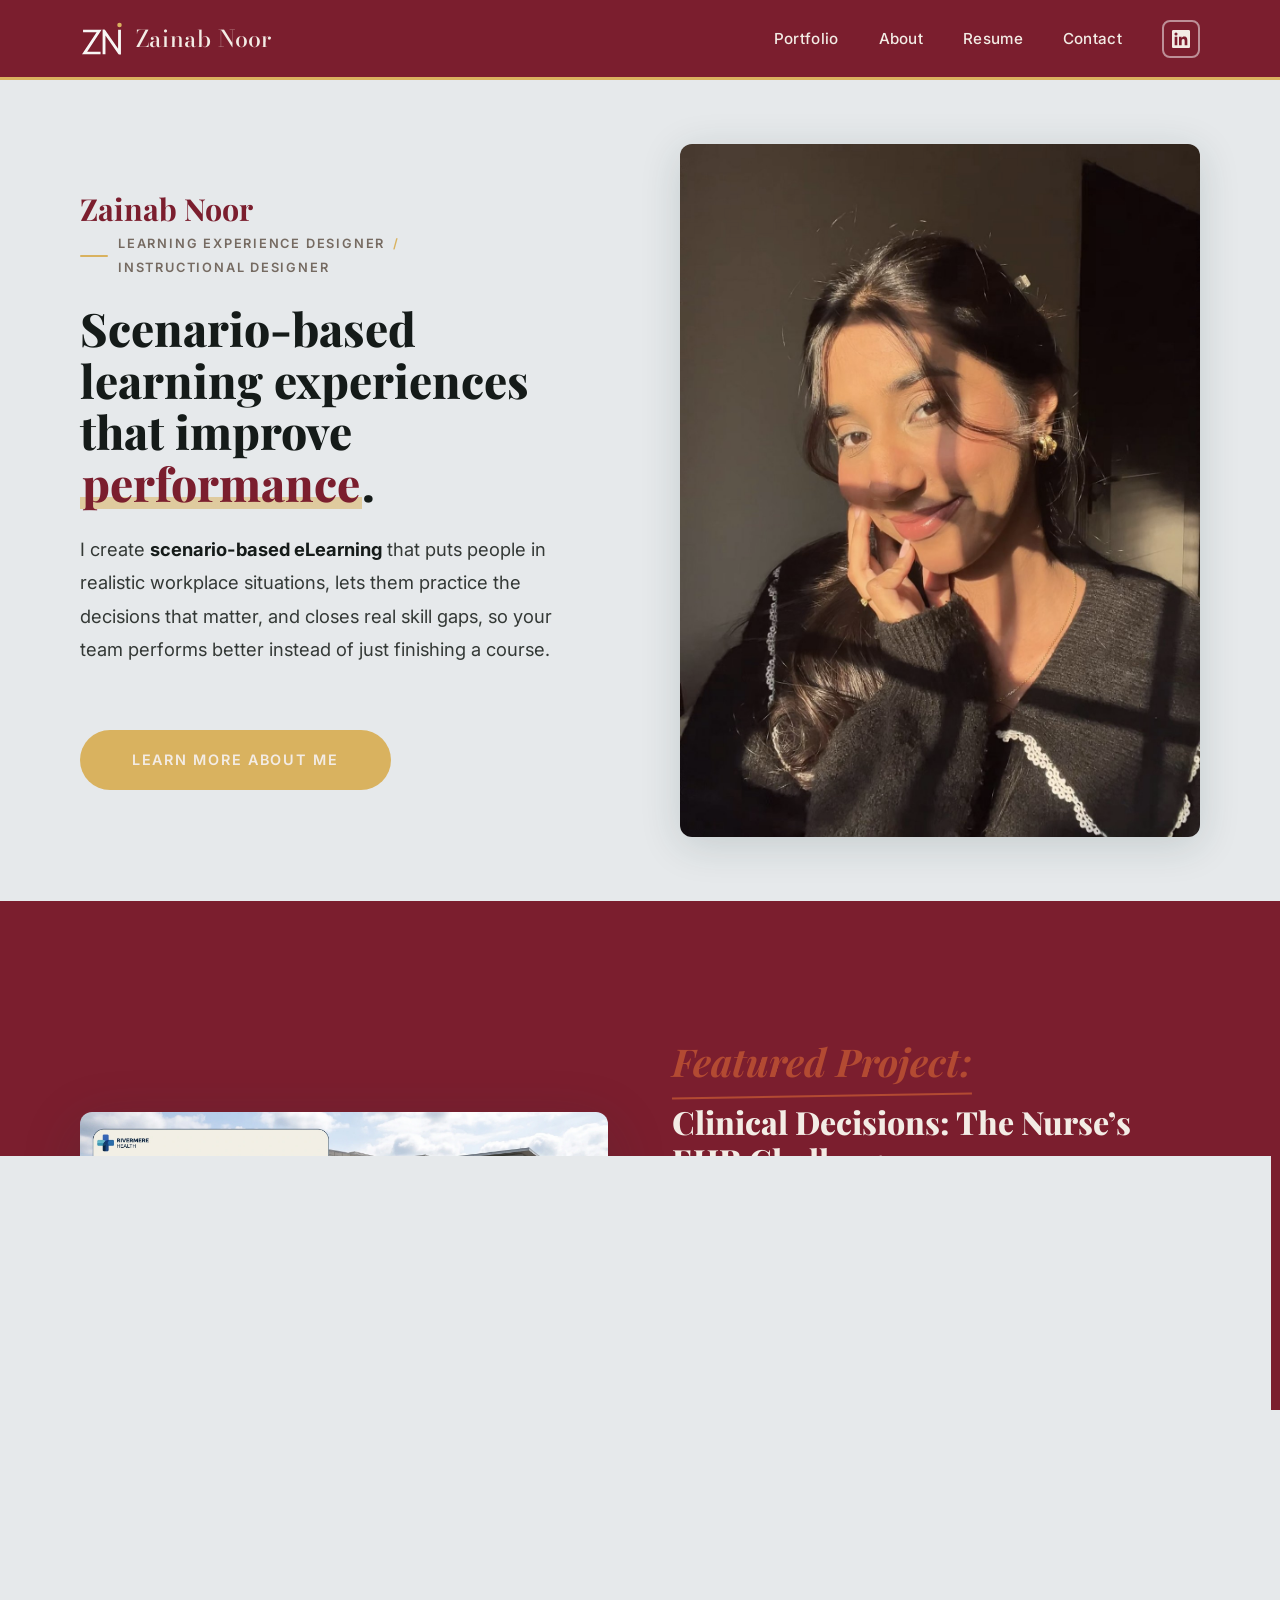
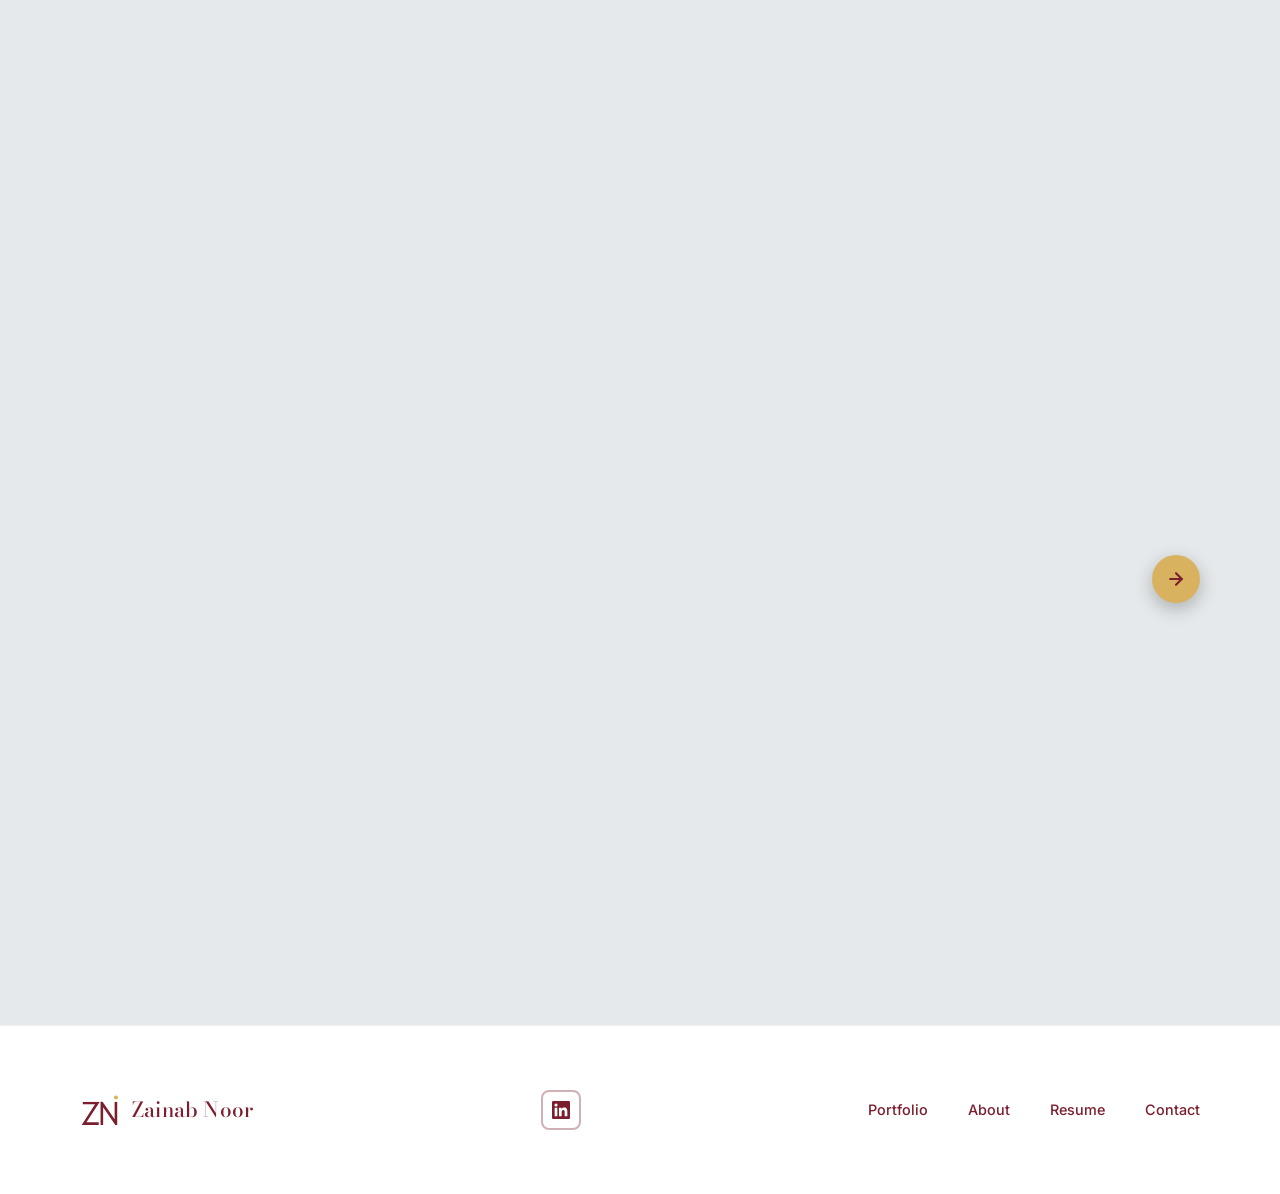
==== commit 46d42d95: "Grouped skills section, straight footer, white homepage footer - About page skills: 34 skills from t" ====
--- a/index.html
+++ b/index.html
@@ -92,19 +92,12 @@
     </div>
   </section>
 
-  <!-- ═══ FOOTER WAVE DIVIDER ═══ -->
-  <div class="footer-wave">
-    <svg viewBox="0 0 1440 80" preserveAspectRatio="none">
-      <path d="M0,40 C180,80 360,0 540,40 C720,80 900,0 1080,40 C1260,80 1440,0 1440,40 L1440,80 L0,80 Z" fill="#1a3a3a"/>
-      <path d="M0,50 C180,85 360,15 540,50 C720,85 900,15 1080,50 C1260,85 1440,15 1440,50 L1440,80 L0,80 Z" fill="#8b3a2a" opacity="0.6"/>
-    </svg>
-  </div>
 
   <!-- ═══ FOOTER ═══ -->
-  <footer class="footer" id="footer">
+  <footer class="footer footer--light" id="footer">
     <div class="container">
       <a href="index.html" class="footer-logo" aria-label="Zainab Noor, home">
-        <img class="brand-mark" src="assets/brand/zn-mark-light.svg" alt="" width="44" height="40"><span class="brand-name">Zainab Noor</span>
+        <img class="brand-mark" src="assets/brand/zn-mark.svg" alt="" width="44" height="40"><span class="brand-name">Zainab Noor</span>
       </a>
       <div class="footer-social">
         <a href="#" class="social-linkedin" target="_blank" rel="noopener noreferrer" aria-label="LinkedIn">
--- a/index.css
+++ b/index.css
@@ -1147,10 +1147,17 @@
 }
 
 .about-hero .container {
-  display: grid;
-  grid-template-columns: 1fr 1fr;
-  gap: var(--space-xl);
-  align-items: center;
+  display: block;
+}
+
+.about-content { max-width: 760px; margin: 0 auto; }
+
+/* the first paragraph reads as a short intro */
+.about-text p:first-child {
+  font-size: clamp(1.2rem, 1.8vw, 1.4rem);
+  line-height: 1.6;
+  color: var(--color-text-dark);
+  margin-bottom: var(--space-lg);
 }
 
 .about-heading {
@@ -2161,3 +2168,309 @@
   .brand-mark { width: 38px; }
   .navbar-logo .brand-name { font-size: 1.25rem; }
 }
+
+
+/* ===================================================================
+   ABOUT PAGE — photo collage with fun-fact stickers
+   =================================================================== */
+.about-hero {
+  background:
+    radial-gradient(1200px 500px at 15% 10%, rgba(255, 255, 255, 0.7), transparent 60%),
+    radial-gradient(900px 500px at 90% 80%, rgba(217, 178, 95, 0.10), transparent 60%),
+    #EEEAE7;
+}
+
+.about-fun-heading {
+  font-family: var(--font-heading);
+  font-style: italic;
+  font-weight: 400;
+  font-size: clamp(2.2rem, 4vw, 3.2rem);
+  color: var(--color-primary);
+  margin-bottom: var(--space-lg);
+}
+
+.about-collage {
+  --sticker-bg: #F8EFEF;
+  position: relative;
+  min-height: 560px;
+  margin: 0 auto var(--space-lg);
+  max-width: 1100px;
+}
+
+.about-polaroid {
+  position: relative;
+  z-index: 1;
+  width: min(340px, 70vw);
+  margin: 0 auto;
+  padding: 14px 14px 18px;
+  background: #fff;
+  box-shadow: 0 18px 40px rgba(60, 20, 30, 0.18), 0 2px 6px rgba(0, 0, 0, 0.06);
+  transform: rotate(-2deg);
+  transition: transform var(--transition-medium);
+}
+
+.about-polaroid:hover { transform: rotate(0deg) scale(1.01); }
+
+.about-polaroid .about-photo {
+  display: block;
+  width: 100%;
+  max-width: none;
+  aspect-ratio: 4 / 5;
+  object-fit: cover;
+  border-radius: 0;
+  box-shadow: none;
+  margin: 0;
+}
+
+.about-stickers { list-style: none; margin: 0; padding: 0; }
+
+.about-sticker {
+  --rot: 0deg;
+  position: absolute;
+  z-index: 2;
+  display: inline-flex;
+  align-items: center;
+  gap: 4px;
+  max-width: 44%;
+  padding: 14px 26px;
+  background: var(--sticker-bg);
+  color: var(--color-primary);
+  font-family: var(--font-body);
+  font-weight: 600;
+  font-size: clamp(1.05rem, 1.9vw, 1.55rem);
+  line-height: 1.2;
+  letter-spacing: 0.01em;
+  border-radius: 16px;
+  box-shadow: 0 10px 24px rgba(123, 30, 46, 0.12), 0 1px 0 rgba(255, 255, 255, 0.8) inset;
+  transform: rotate(var(--rot));
+  transition: transform var(--transition-medium), box-shadow var(--transition-medium);
+}
+
+.about-sticker:hover {
+  transform: rotate(0deg) translateY(-4px) scale(1.03);
+  box-shadow: 0 16px 30px rgba(123, 30, 46, 0.18);
+  z-index: 3;
+}
+
+.about-sticker-icon {
+  position: absolute;
+  display: grid;
+  place-items: center;
+  width: 56px;
+  height: 56px;
+  border-radius: 50%;
+  background: radial-gradient(circle at 30% 25%, #F3DCA4 0%, var(--color-accent) 45%, #A9823A 100%);
+  box-shadow: 0 6px 14px rgba(120, 80, 20, 0.35), 0 1px 0 rgba(255, 255, 255, 0.6) inset;
+  transform: rotate(calc(var(--rot) * -2));
+}
+
+.about-sticker-icon svg { width: 28px; height: 28px; fill: var(--color-primary); }
+
+/* where each sticker sits around the photo (desktop) */
+.about-sticker--1 { --rot: -4deg; left: 2%;  top: 28%; }
+.about-sticker--1 .about-sticker-icon { right: -26px; top: -26px; }
+.about-sticker--2 { --rot: 4deg;  right: 1%; top: 8%; }
+.about-sticker--2 .about-sticker-icon { left: -24px; bottom: -26px; }
+.about-sticker--3 { --rot: 5deg;  left: 7%;  top: 66%; }
+.about-sticker--3 .about-sticker-icon { left: -26px; top: -24px; }
+/* with only three stickers, put the third one bottom-right to balance the photo */
+.about-sticker--3:last-child { left: auto; right: 4%; top: 60%; --rot: -3deg; }
+.about-sticker--4 { --rot: -3deg; right: 4%; top: 58%; }
+.about-sticker--4 .about-sticker-icon { right: -24px; top: -28px; }
+.about-sticker--5 { --rot: -2deg; left: 12%; top: 2%; }
+.about-sticker--5 .about-sticker-icon { left: -24px; bottom: -24px; }
+.about-sticker--6 { --rot: 3deg;  right: 10%; top: 88%; }
+.about-sticker--6 .about-sticker-icon { right: -24px; top: -24px; }
+
+/* pop-in once the collage scrolls into view */
+.about-collage .about-sticker { opacity: 0; transform: rotate(var(--rot)) scale(0.6); }
+.about-collage.is-in .about-sticker {
+  opacity: 1;
+  transform: rotate(var(--rot)) scale(1);
+  transition: opacity 0.4s ease calc(var(--i) * 0.12s + 0.15s),
+              transform 0.5s cubic-bezier(0.34, 1.56, 0.64, 1) calc(var(--i) * 0.12s + 0.15s),
+              box-shadow var(--transition-medium);
+}
+.about-collage.is-in .about-sticker:hover { transform: rotate(0deg) translateY(-4px) scale(1.03); transition-delay: 0s; }
+
+.about-collage.no-stickers { min-height: 0; }
+
+@media (prefers-reduced-motion: reduce) {
+  .about-collage .about-sticker { opacity: 1; transform: rotate(var(--rot)); transition: none; }
+}
+
+/* tablets and phones: photo on top, stickers in a playful row underneath */
+@media (max-width: 900px) {
+  .about-collage { min-height: 0; }
+  .about-stickers {
+    display: flex;
+    flex-wrap: wrap;
+    justify-content: center;
+    gap: 22px 16px;
+    margin-top: var(--space-xl);
+  }
+  .about-sticker {
+    position: relative;
+    inset: auto;
+    max-width: 100%;
+    font-size: 1.05rem;
+    padding: 12px 22px 12px 18px;
+    gap: 10px;
+  }
+  .about-sticker-icon {
+    position: static;
+    order: -1;
+    width: 38px;
+    height: 38px;
+    transform: none;
+  }
+  .about-sticker-icon svg { width: 20px; height: 20px; }
+}
+
+
+/* ===================================================================
+   ABOUT PAGE — grouped skills (light scheme)
+   =================================================================== */
+.skills-section {
+  position: relative;
+  overflow: hidden;
+  background:
+    radial-gradient(900px 420px at 90% 0%, rgba(217, 178, 95, 0.16), transparent 60%),
+    radial-gradient(700px 380px at 0% 100%, rgba(123, 30, 46, 0.06), transparent 60%),
+    #F8F6F5;
+}
+
+.skills-header { text-align: center; max-width: 720px; margin: 0 auto var(--space-xl); }
+
+.skills-eyebrow {
+  display: block;
+  font-size: 0.78rem;
+  font-weight: 600;
+  letter-spacing: 0.18em;
+  text-transform: uppercase;
+  color: #A9823A;
+  margin-bottom: var(--space-xs);
+}
+
+.skills-section .skills-heading { color: var(--color-primary); margin-bottom: var(--space-sm); }
+
+.skills-intro {
+  color: var(--color-text-muted);
+  font-size: 1.02rem;
+  line-height: 1.7;
+}
+
+.skills-groups {
+  display: flex;
+  flex-wrap: wrap;
+  justify-content: center;
+  gap: var(--space-md);
+  max-width: 1160px;
+  margin: 0 auto;
+}
+
+.skill-group {
+  flex: 0 1 calc((100% - 2 * var(--space-md)) / 3);
+  min-width: 280px;
+  display: flex;
+  flex-direction: column;
+  padding: var(--space-lg) var(--space-md) var(--space-md);
+  border-radius: var(--radius-lg);
+  background: #fff;
+  border: 1px solid rgba(123, 30, 46, 0.08);
+  border-top: 4px solid var(--color-accent);
+  box-shadow: 0 14px 34px rgba(60, 20, 30, 0.08);
+  transition: transform var(--transition-medium), box-shadow var(--transition-medium), opacity var(--transition-slow);
+}
+
+.skill-group:hover {
+  transform: translateY(-6px);
+  box-shadow: 0 22px 44px rgba(60, 20, 30, 0.14);
+}
+
+.skill-group-head {
+  display: flex;
+  align-items: center;
+  justify-content: space-between;
+  margin-bottom: var(--space-sm);
+}
+
+.skill-group-icon {
+  display: grid;
+  place-items: center;
+  width: 52px;
+  height: 52px;
+  border-radius: 50%;
+  background: var(--color-primary);
+  box-shadow: 0 6px 14px rgba(123, 30, 46, 0.25);
+}
+
+.skill-group-icon svg { width: 24px; height: 24px; fill: var(--color-accent); }
+
+.skill-group-num {
+  font-family: var(--font-heading);
+  font-size: 2.2rem;
+  font-weight: 700;
+  line-height: 1;
+  color: rgba(123, 30, 46, 0.1);
+}
+
+.skill-group-title {
+  font-family: var(--font-heading);
+  font-size: 1.3rem;
+  font-weight: 700;
+  color: var(--color-text-dark);
+  margin-bottom: 6px;
+}
+
+.skill-group-blurb {
+  font-size: 0.9rem;
+  line-height: 1.6;
+  color: var(--color-text-muted);
+  margin-bottom: var(--space-md);
+}
+
+.skill-chips {
+  list-style: none;
+  padding: 0;
+  margin: 0;
+  display: flex;
+  flex-wrap: wrap;
+  gap: 8px;
+}
+
+.skill-chip {
+  display: inline-flex;
+  align-items: center;
+  padding: 6px 13px;
+  border-radius: var(--radius-pill);
+  background: #F8EFEF;
+  border: 1px solid rgba(123, 30, 46, 0.12);
+  color: var(--color-text-dark);
+  font-size: 0.84rem;
+  font-weight: 500;
+  line-height: 1.3;
+  transition: background var(--transition-fast), border-color var(--transition-fast), transform var(--transition-fast);
+}
+
+.skill-chip:hover {
+  border-color: rgba(123, 30, 46, 0.35);
+  transform: translateY(-2px);
+}
+
+
+@media (max-width: 992px) {
+  .skill-group { flex-basis: calc((100% - var(--space-md)) / 2); }
+}
+
+@media (max-width: 640px) {
+  .skill-group { flex-basis: 100%; min-width: 0; }
+}
+
+
+/* White footer (homepage, where the reviews section above is already merlot) */
+.footer--light { background: #fff; border-top: 1px solid rgba(123, 30, 46, 0.08); }
+.footer--light .brand-name,
+.footer--light .footer-nav a { color: var(--color-primary); }
+.footer--light .footer-social a { color: var(--color-primary); border-color: rgba(123, 30, 46, 0.35); }
+.footer--light .footer-social a:hover { border-color: var(--color-primary); background: rgba(123, 30, 46, 0.06); }
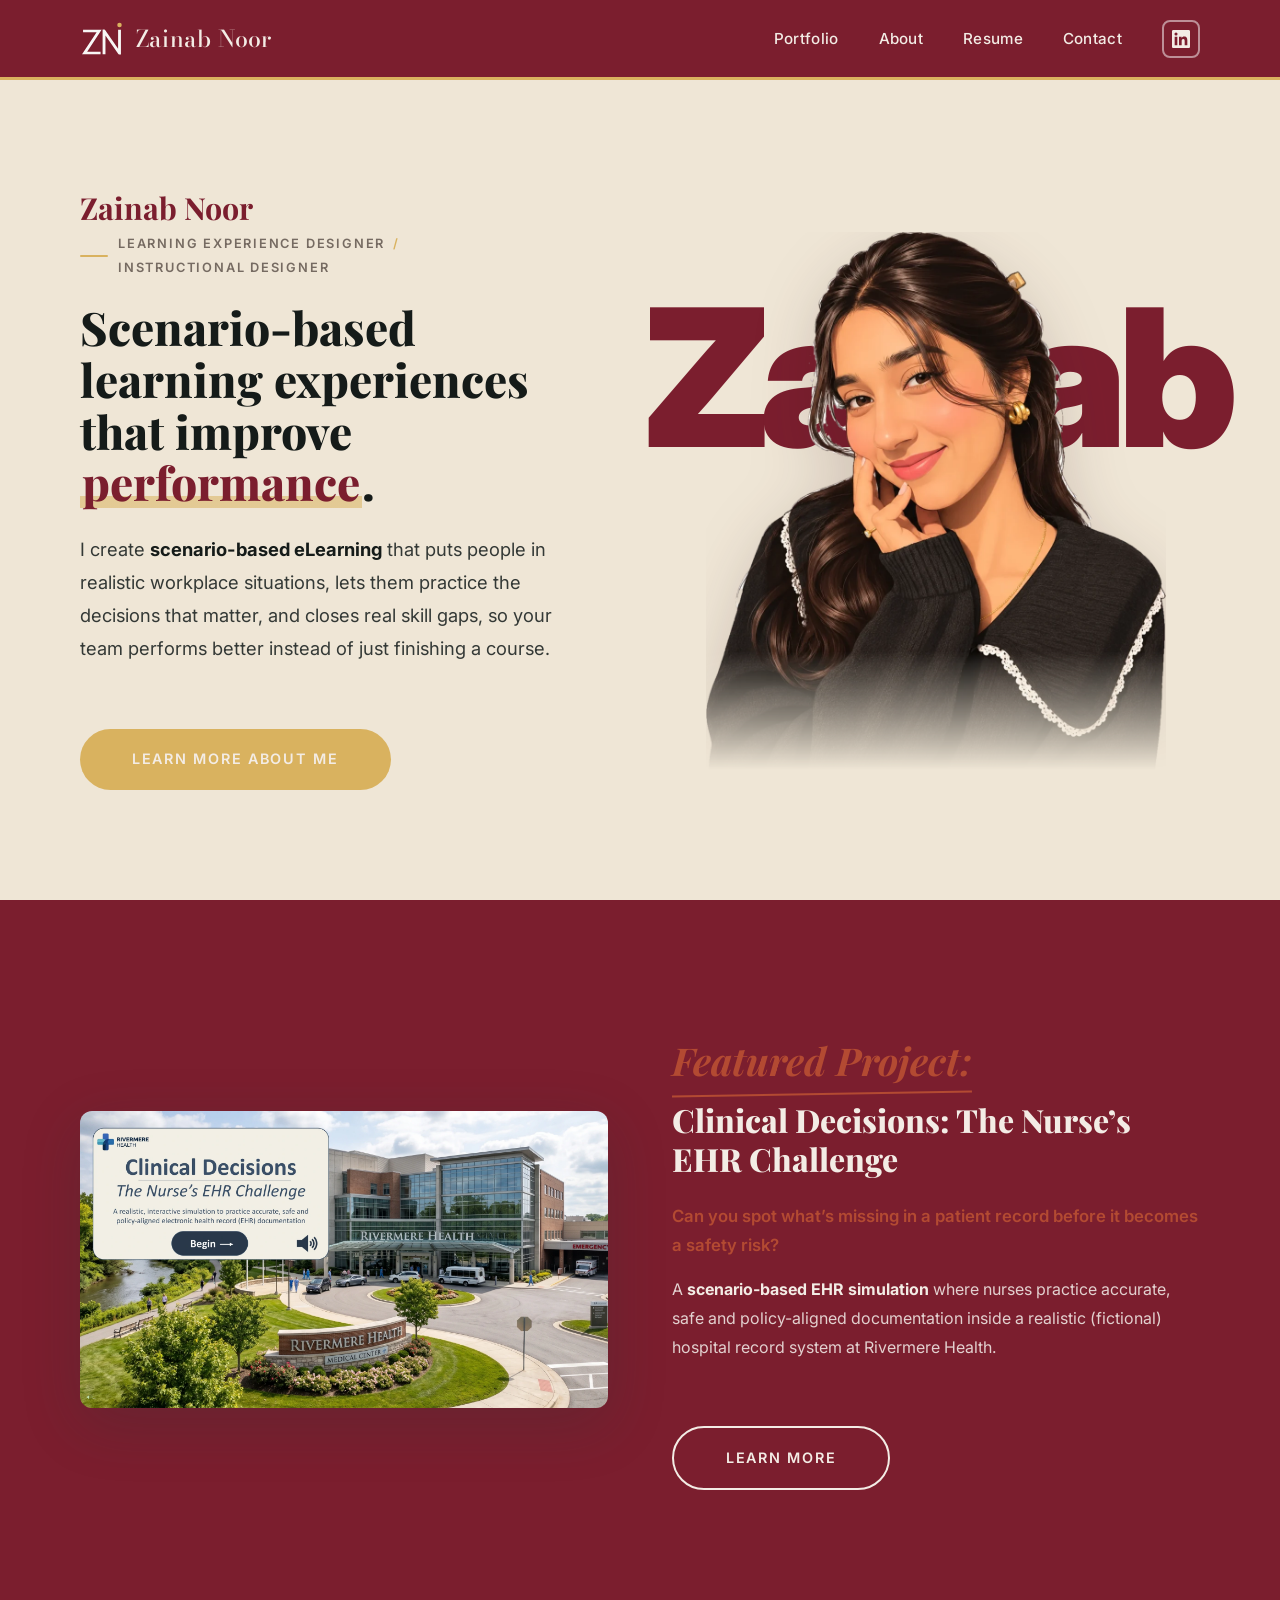
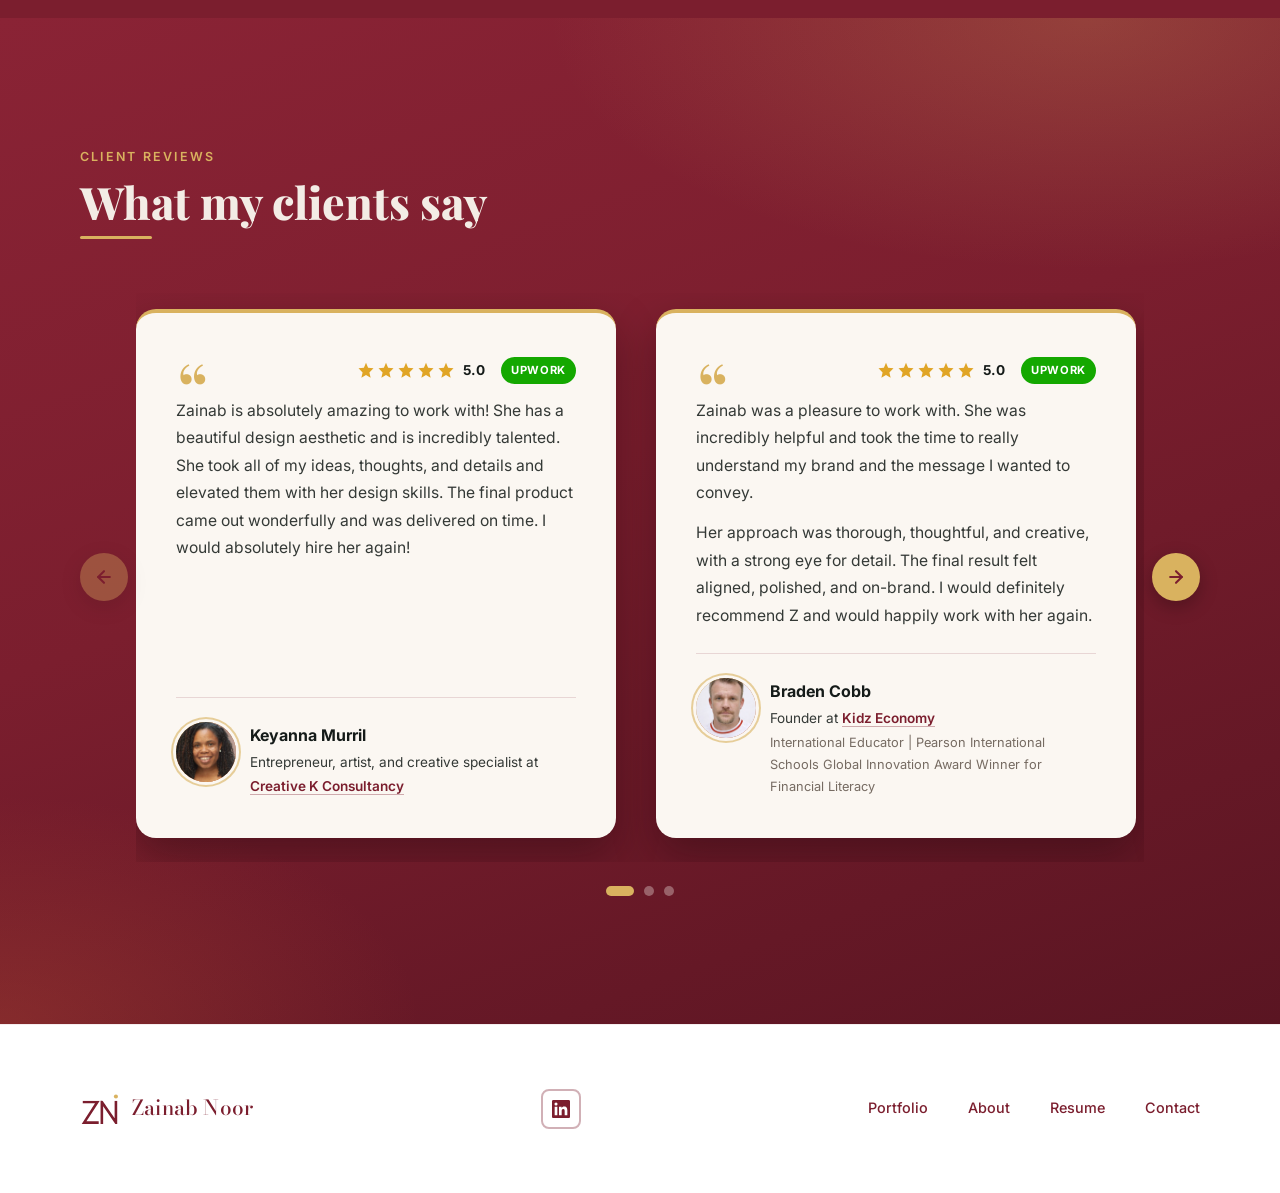
==== commit 30a96fda: "Homepage intro: illustrated portrait in front of a giant "Zainab" - New illustration (background rem" ====
--- a/index.html
+++ b/index.html
@@ -10,6 +10,7 @@
   <meta property="og:type" content="website" />
   <link rel="icon" href="assets/brand/favicon.svg" type="image/svg+xml" />
   <link rel="stylesheet" href="index.css" />
+  <link rel="stylesheet" href="intro.css" />
 </head>
 <body data-page="home">
 
@@ -48,8 +49,9 @@
         </p>
         <a href="about.html" class="btn btn-primary btn-large">Learn More About Me</a>
       </div>
-      <div class="hero-image-wrapper" id="hero-image-container">
-        <!-- Image loaded dynamically from site-config.json -->
+      <div class="hero-image-wrapper hero-illustrated" id="hero-image-container">
+        <!-- big word behind the illustration; the illustration is loaded from site-config.json -->
+        <span class="hero-bigword" aria-hidden="true">Zainab</span>
       </div>
     </div>
   </section>
--- a/index.css
+++ b/index.css
@@ -2474,3 +2474,71 @@
 .footer--light .footer-nav a { color: var(--color-primary); }
 .footer--light .footer-social a { color: var(--color-primary); border-color: rgba(123, 30, 46, 0.35); }
 .footer--light .footer-social a:hover { border-color: var(--color-primary); background: rgba(123, 30, 46, 0.06); }
+
+
+/* ===================================================================
+   CONTACT PAGE — Let's talk, contact cards, message form
+   =================================================================== */
+.contact-eyebrow {
+  display: block;
+  font-size: 0.78rem;
+  font-weight: 600;
+  letter-spacing: 0.18em;
+  text-transform: uppercase;
+  color: #A9823A;
+  margin-bottom: var(--space-xs);
+}
+
+.contact-intro-col .contact-intro { margin-bottom: var(--space-lg); max-width: 520px; }
+
+.contact-cards { display: grid; gap: var(--space-sm); max-width: 440px; }
+
+.contact-form-title {
+  font-family: var(--font-heading);
+  font-size: 1.5rem;
+  color: var(--color-text-light);
+  margin-bottom: var(--space-md);
+}
+
+.form-honey { position: absolute; left: -9999px; width: 1px; height: 1px; opacity: 0; }
+
+.contact-form .form-input::placeholder,
+.contact-form .form-textarea::placeholder { color: rgba(243, 236, 229, 0.55); }
+
+#contact-submit:disabled { opacity: 0.7; cursor: wait; transform: none; }
+
+.form-status {
+  margin-top: var(--space-sm);
+  font-size: 0.92rem;
+  line-height: 1.5;
+  min-height: 1.4em;
+  color: var(--color-text-light);
+}
+
+.form-status.is-success {
+  padding: 12px 16px;
+  border-radius: var(--radius-sm);
+  background: rgba(217, 178, 95, 0.18);
+  border: 1px solid rgba(217, 178, 95, 0.6);
+}
+
+.form-status.is-error {
+  padding: 12px 16px;
+  border-radius: var(--radius-sm);
+  background: rgba(255, 255, 255, 0.1);
+  border: 1px solid rgba(255, 255, 255, 0.35);
+}
+
+/* Resume page: small link to the contact page under the downloads */
+.resume-talk {
+  margin-top: var(--space-md);
+  color: var(--color-text-muted);
+  font-size: 0.98rem;
+}
+
+.resume-talk a {
+  color: var(--color-primary);
+  font-weight: 600;
+  text-decoration: underline;
+  text-underline-offset: 3px;
+}
--- a/intro.css
+++ b/intro.css
@@ -0,0 +1,53 @@
+/* Homepage intro: illustrated portrait in front of a giant word (like a magazine cover) */
+.hero {
+  background: #EFE6D6;   /* plain warm cream */
+}
+
+.hero-illustrated {
+  position: relative;
+  display: flex;
+  justify-content: center;
+  align-items: flex-end;
+  min-height: 560px;
+  isolation: isolate;
+}
+
+.hero-bigword {
+  position: absolute;
+  z-index: 0;
+  left: 50%;
+  top: 30%;
+  transform: translate(-50%, -50%);
+  font-family: 'Inter', 'Helvetica Neue', Arial, sans-serif;
+  font-weight: 900;
+  font-size: clamp(6rem, 15vw, 14rem);
+  letter-spacing: -0.05em;
+  line-height: 0.8;
+  color: var(--color-primary);
+  white-space: nowrap;
+  pointer-events: none;
+  user-select: none;
+}
+
+.hero-illustrated .hero-image {
+  position: relative;
+  z-index: 1;
+  width: 100%;
+  max-width: 460px;
+  aspect-ratio: auto;
+  height: auto;
+  object-fit: contain;
+  border-radius: 0;
+  box-shadow: none;
+  filter: drop-shadow(0 18px 30px rgba(60, 20, 30, 0.18));
+  margin: 0 auto;
+  /* soft fade at the bottom, like the example */
+  -webkit-mask-image: linear-gradient(to bottom, #000 78%, transparent 100%);
+          mask-image: linear-gradient(to bottom, #000 78%, transparent 100%);
+}
+
+@media (max-width: 992px) {
+  .hero-illustrated { min-height: 0; padding-top: var(--space-md); }
+  .hero-bigword { font-size: clamp(5rem, 26vw, 9rem); top: 32%; }
+  .hero-illustrated .hero-image { max-width: 340px; }
+}
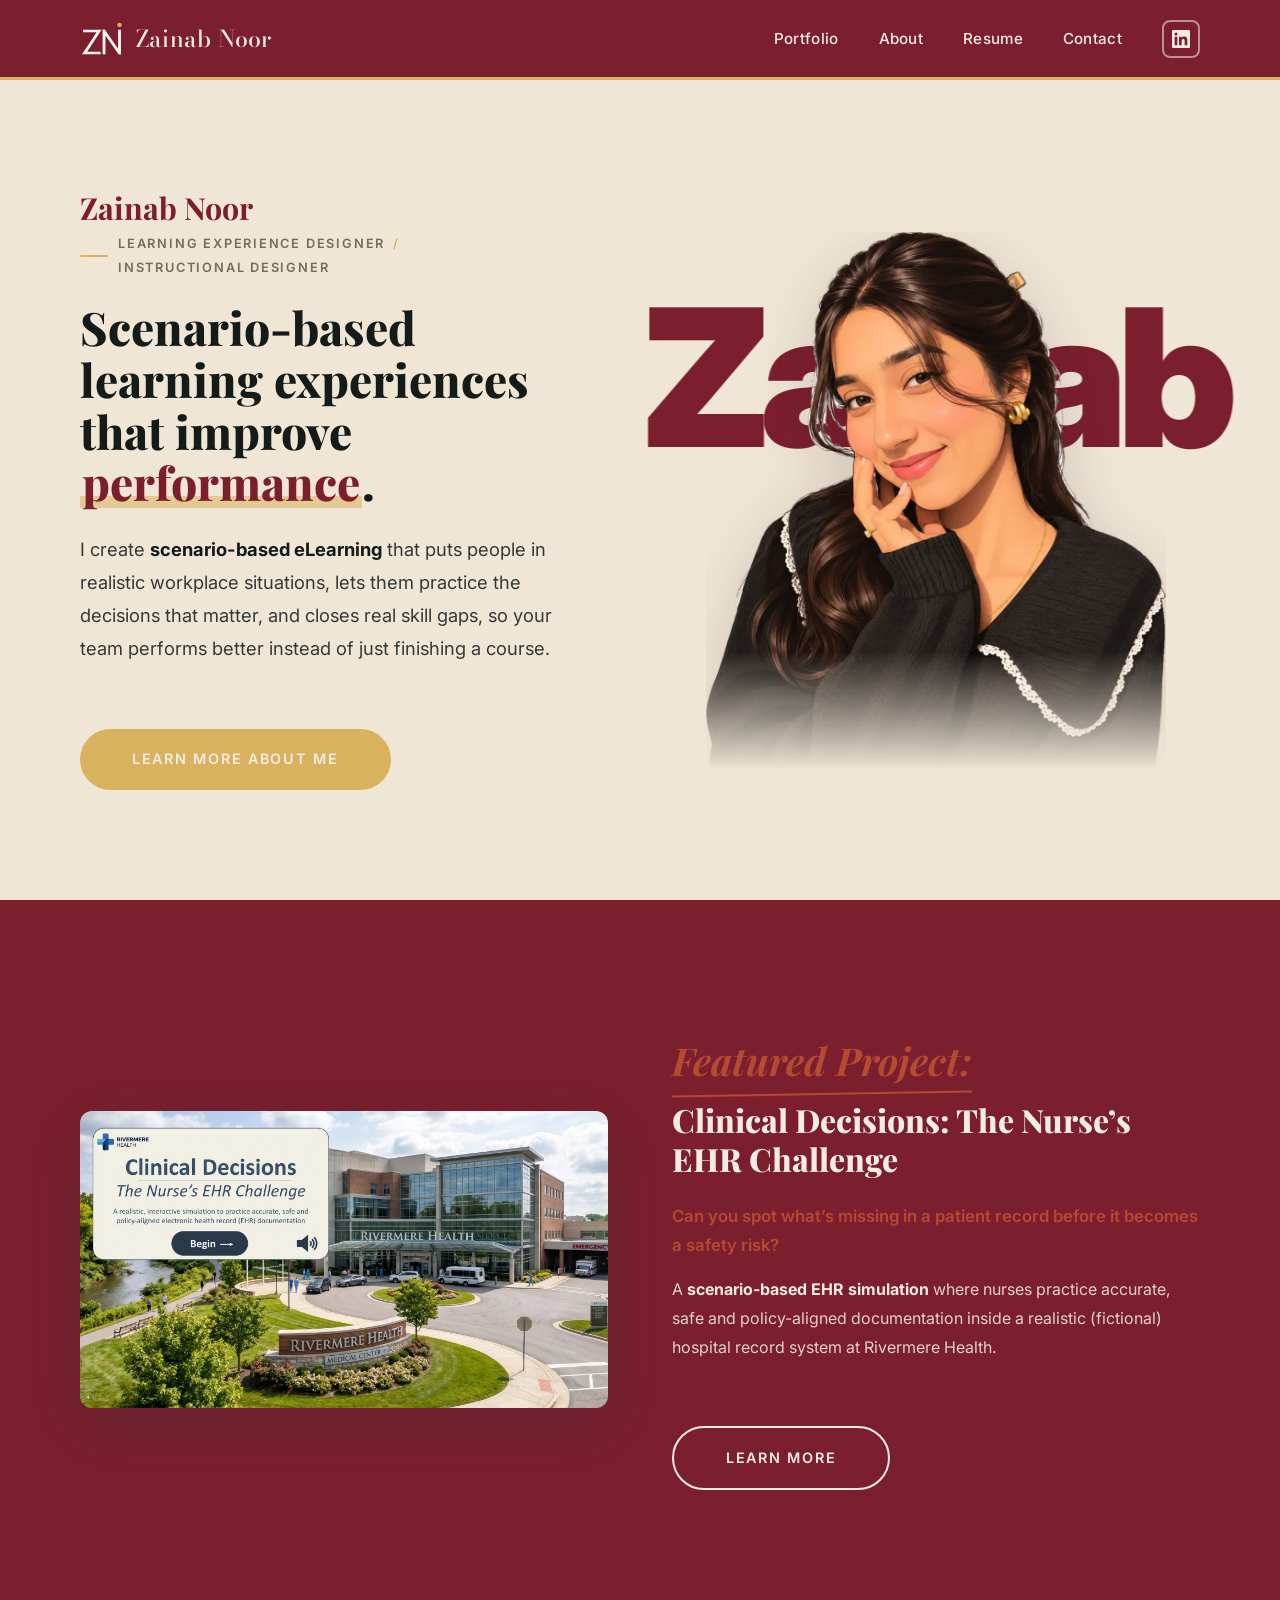
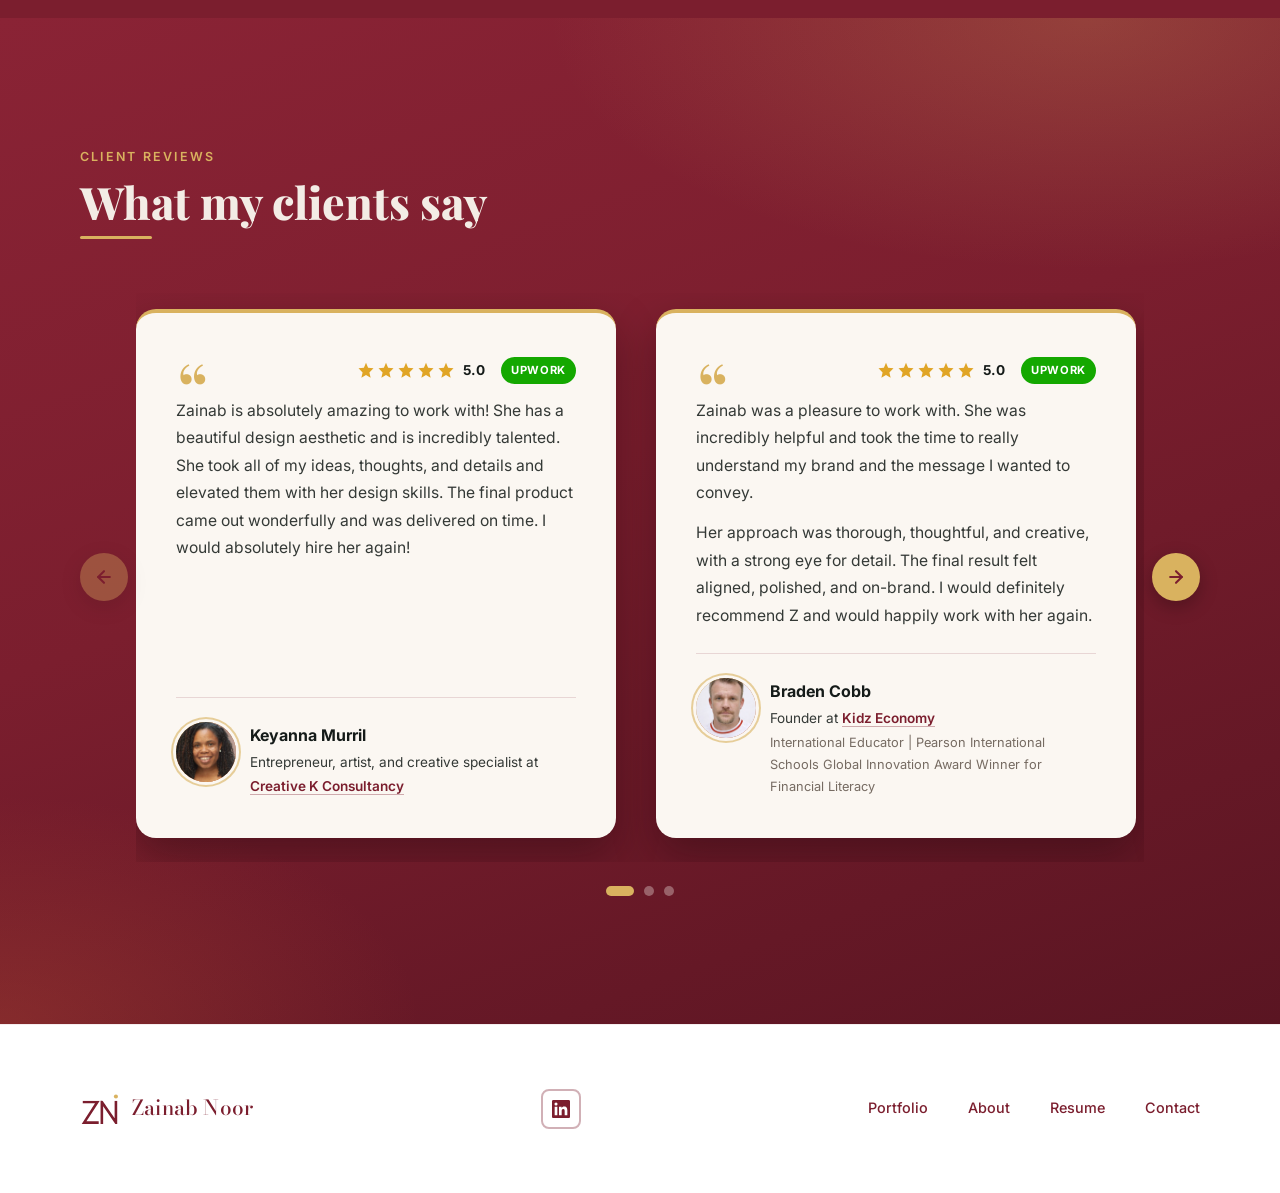
==== commit 9f0fe465: "Homepage intro: illustration leans toward the mouse - intro.js eases a gentle tilt/lean toward the c" ====
--- a/index.html
+++ b/index.html
@@ -116,5 +116,7 @@
   </footer>
 
   <script src="app.js"></script>
+  <!-- makes the intro illustration follow the mouse -->
+  <script src="intro.js"></script>
 </body>
 </html>
--- a/intro.css
+++ b/intro.css
@@ -51,3 +51,18 @@
   .hero-bigword { font-size: clamp(5rem, 26vw, 9rem); top: 32%; }
   .hero-illustrated .hero-image { max-width: 340px; }
 }
+
+/* face follows the mouse (intro.js) — pivot at the shoulders so the head moves most */
+.hero-illustrated .hero-image { transform-origin: 50% 100%; will-change: transform; }
+.hero-bigword { will-change: transform; }
+
+/* phones: a slow, gentle sway instead */
+@keyframes hero-sway {
+  0%, 100% { transform: perspective(900px) rotateY(-4deg) rotate(-1deg); }
+  50%      { transform: perspective(900px) rotateY(4deg) rotate(1deg); }
+}
+.hero-sway .hero-image { animation: hero-sway 6s ease-in-out infinite; }
+
+@media (prefers-reduced-motion: reduce) {
+  .hero-sway .hero-image { animation: none; }
+}
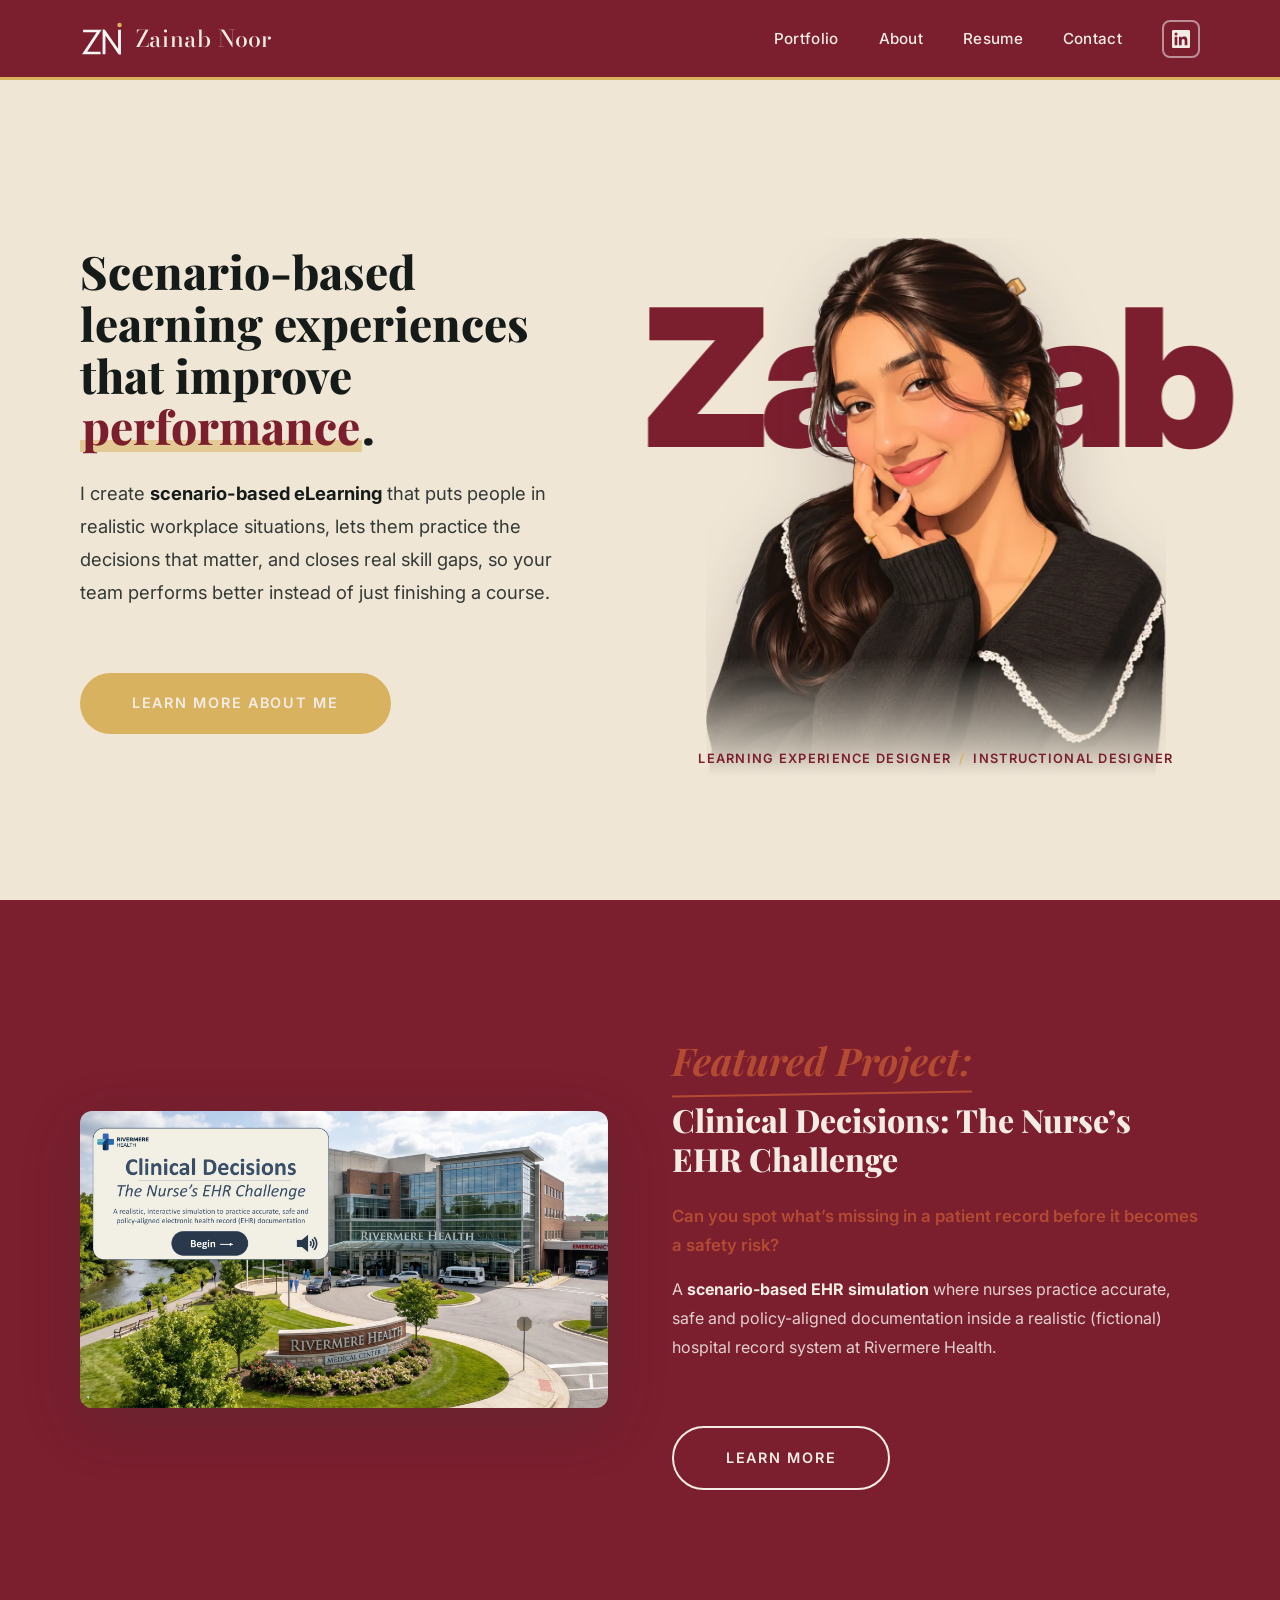
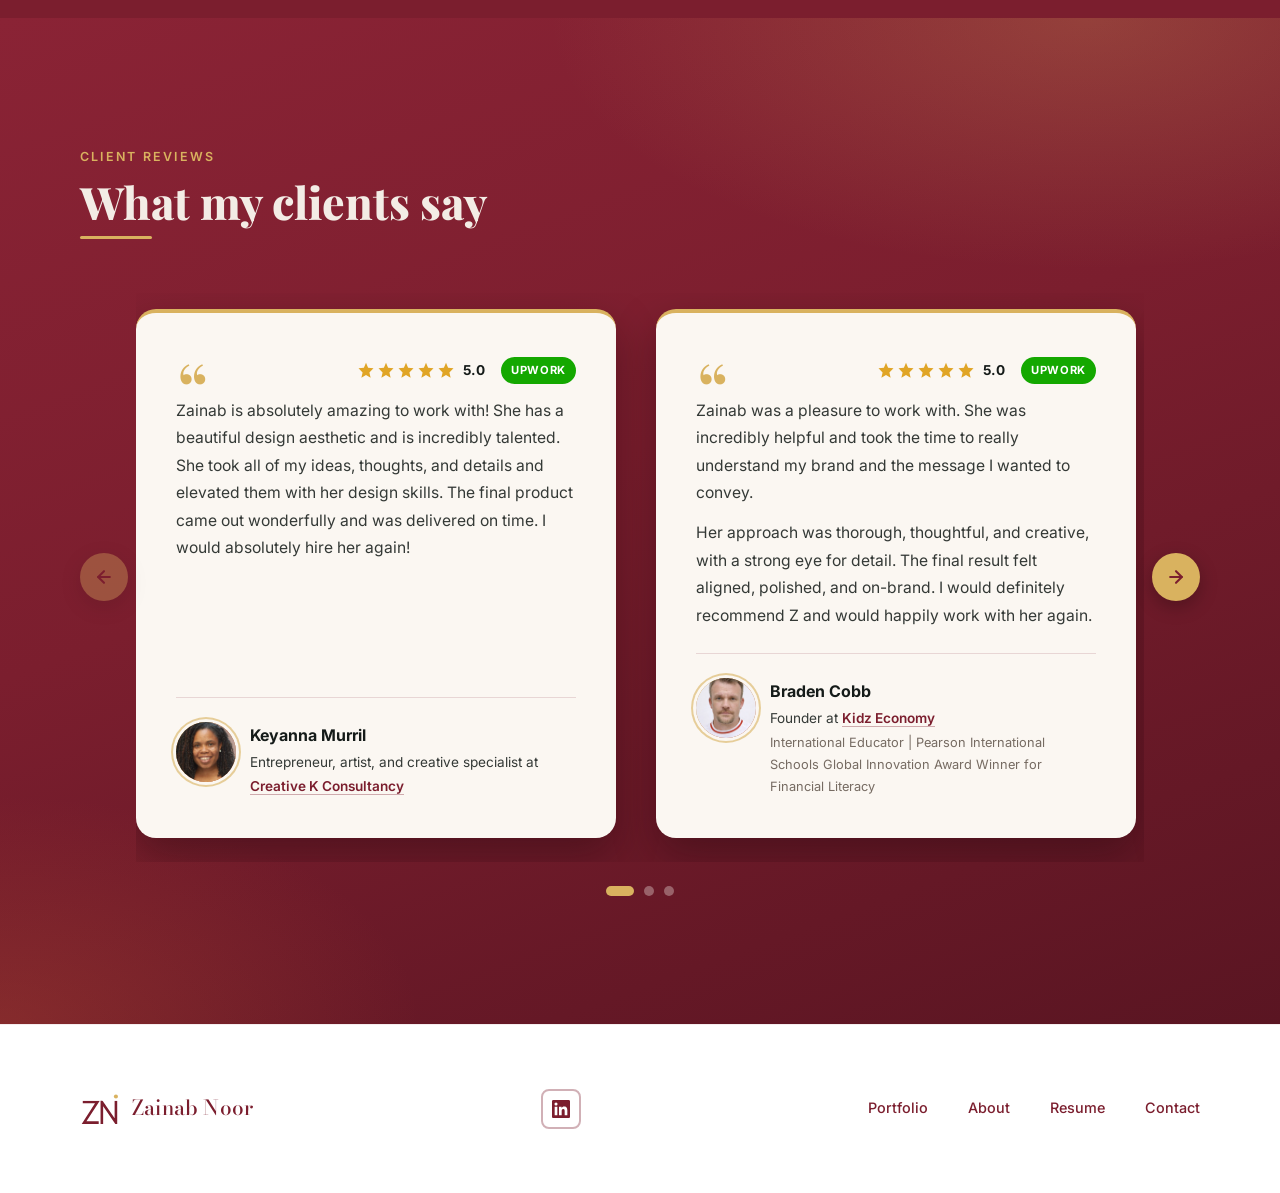
==== commit 701946e0: "Homepage intro: role under the illustration, drop the small name Co-Authored-By: Claude Opus 5.5 <no" ====
--- a/index.html
+++ b/index.html
@@ -39,8 +39,6 @@
   <section class="hero" id="hero">
     <div class="container">
       <div class="hero-content">
-        <p class="hero-name" id="hero-name">Zainab Noor</p>
-        <p class="hero-role" id="hero-role"><span class="hero-role-text"><span>Learning Experience Designer</span><span class="hero-role-sep">/</span><span>Instructional Designer</span></span></p>
         <h1 class="hero-heading" id="hero-heading">
           <span class="underline-accent">Hi, I'm Your Name!</span>
         </h1>
@@ -52,6 +50,7 @@
       <div class="hero-image-wrapper hero-illustrated" id="hero-image-container">
         <!-- big word behind the illustration; the illustration is loaded from site-config.json -->
         <span class="hero-bigword" aria-hidden="true">Zainab</span>
+        <p class="hero-role hero-role--under" id="hero-role"><span class="hero-role-text"><span>Learning Experience Designer</span><span class="hero-role-sep">/</span><span>Instructional Designer</span></span></p>
       </div>
     </div>
   </section>
--- a/intro.css
+++ b/intro.css
@@ -66,3 +66,24 @@
 @media (prefers-reduced-motion: reduce) {
   .hero-sway .hero-image { animation: none; }
 }
+
+/* role line sits under the illustration (the image is added by app.js, so order puts it first) */
+.hero-illustrated { flex-direction: column; align-items: center; justify-content: flex-end; }
+.hero-illustrated .hero-image { order: 1; }
+.hero-role--under {
+  order: 2;
+  position: relative;
+  z-index: 2;
+  margin: -28px 0 0;
+  justify-content: center;
+  text-align: center;
+  font-size: 0.85rem;
+  letter-spacing: 0.16em;
+  color: var(--color-primary);
+}
+.hero-role--under::before { display: none; }
+.hero-role--under .hero-role-text { justify-content: center; }
+@media (min-width: 993px) {
+  .hero-role--under { font-size: 0.8rem; letter-spacing: 0.1em; white-space: nowrap; }
+  .hero-role--under .hero-role-text { flex-wrap: nowrap; }
+}
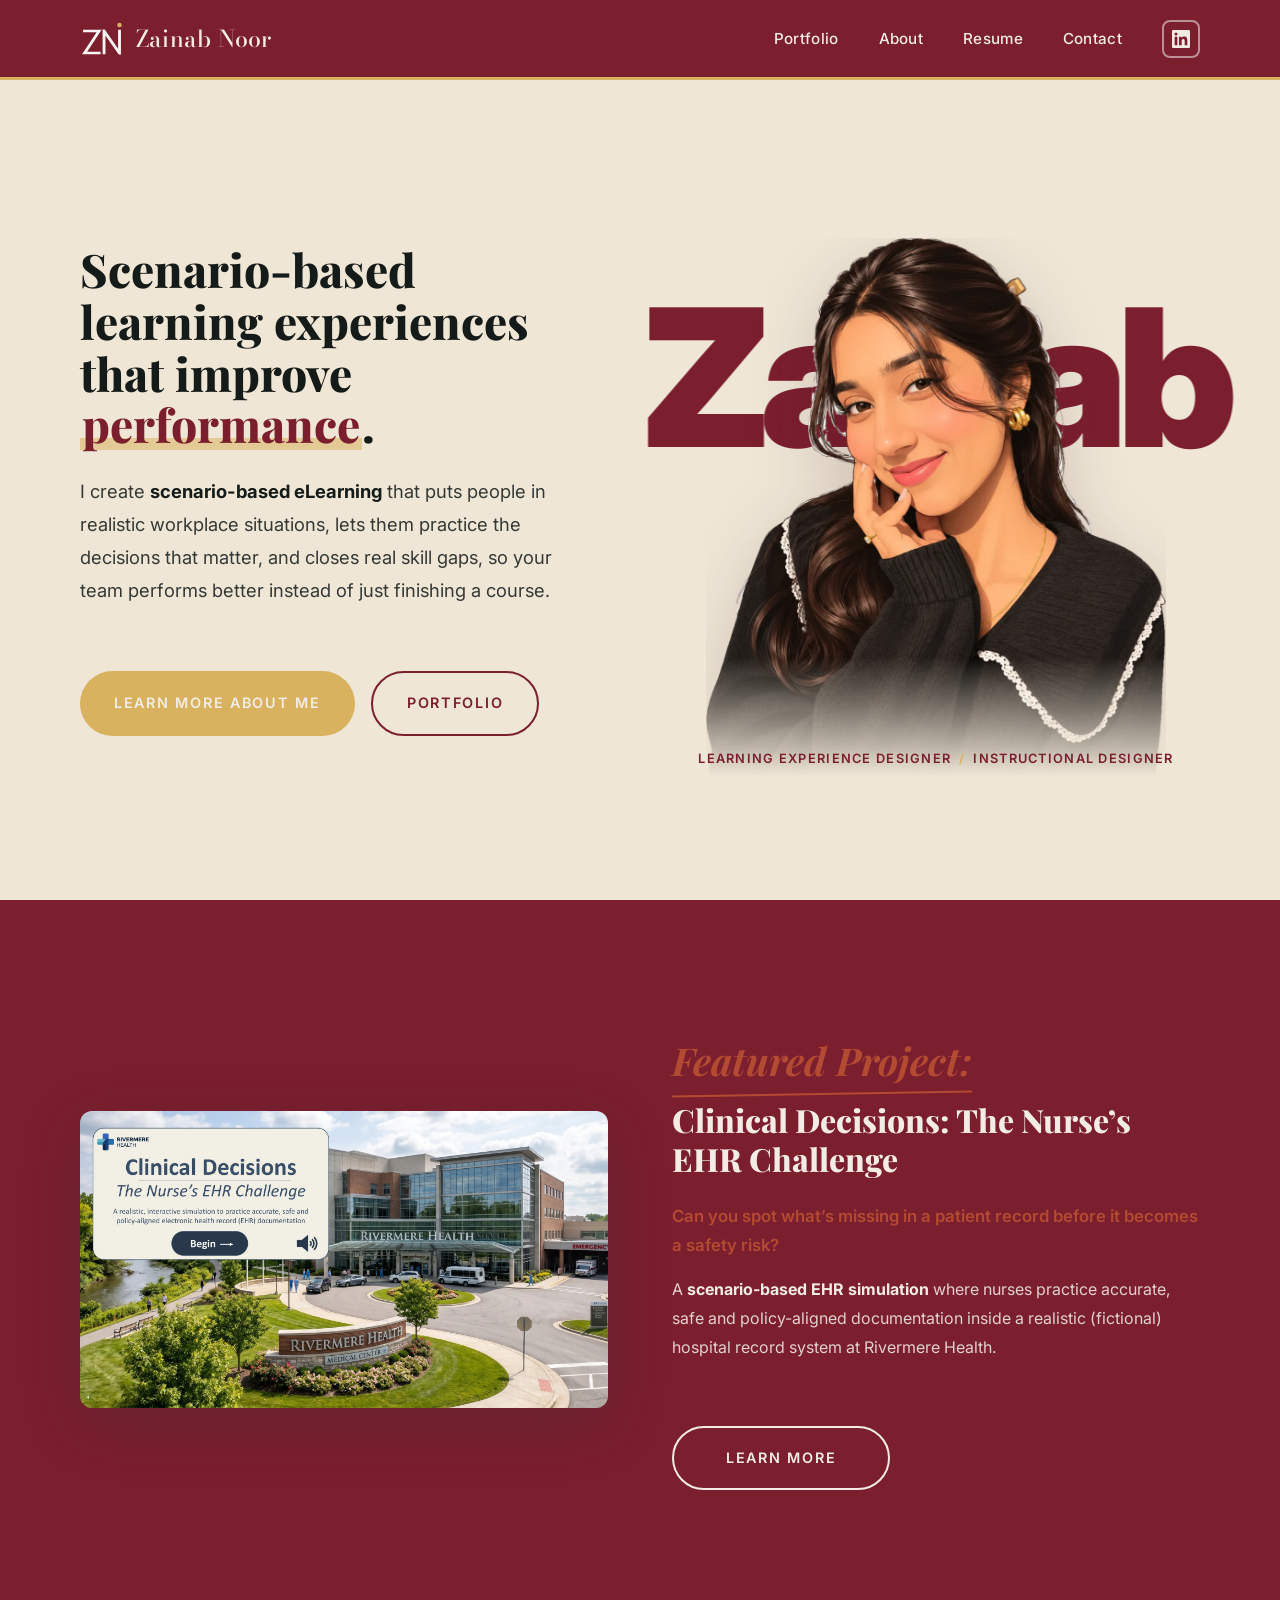
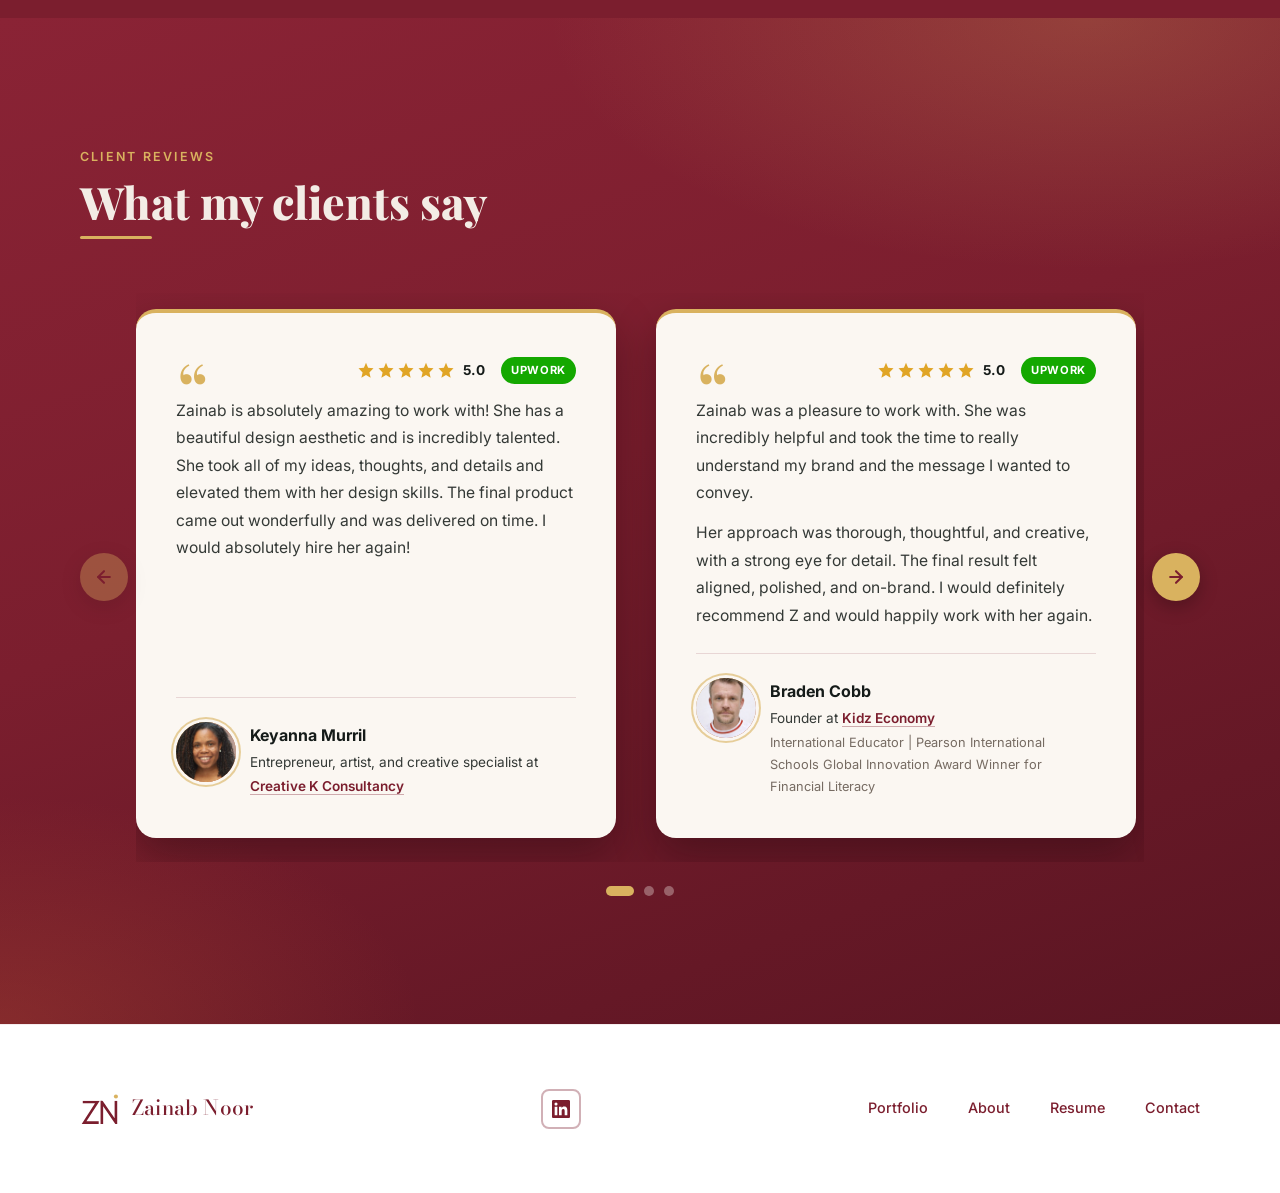
==== commit 4b59ab19: "Homepage intro: add a Portfolio button beside Learn More About Me Co-Authored-By: Claude Opus 5.5 <n" ====
--- a/index.html
+++ b/index.html
@@ -45,7 +45,10 @@
         <p class="hero-tagline" id="hero-tagline">
           I transform <strong>ideas into action</strong> by creating impactful learning experiences from <strong>blueprint to build</strong>.
         </p>
-        <a href="about.html" class="btn btn-primary btn-large">Learn More About Me</a>
+        <div class="hero-actions">
+          <a href="about.html" class="btn btn-primary btn-large">Learn More About Me</a>
+          <a href="portfolio.html" class="btn btn-outline-dark btn-large">Portfolio</a>
+        </div>
       </div>
       <div class="hero-image-wrapper hero-illustrated" id="hero-image-container">
         <!-- big word behind the illustration; the illustration is loaded from site-config.json -->
--- a/intro.css
+++ b/intro.css
@@ -87,3 +87,11 @@
   .hero-role--under { font-size: 0.8rem; letter-spacing: 0.1em; white-space: nowrap; }
   .hero-role--under .hero-role-text { flex-wrap: nowrap; }
 }
+
+/* two buttons side by side under the intro text */
+.hero-actions { display: flex; flex-wrap: wrap; gap: var(--space-sm); }
+.hero-actions .btn { margin: 0; }
+@media (max-width: 992px) {
+  .hero-actions { justify-content: center; }
+}
+.hero-actions .btn-large { padding: 18px 34px; }
